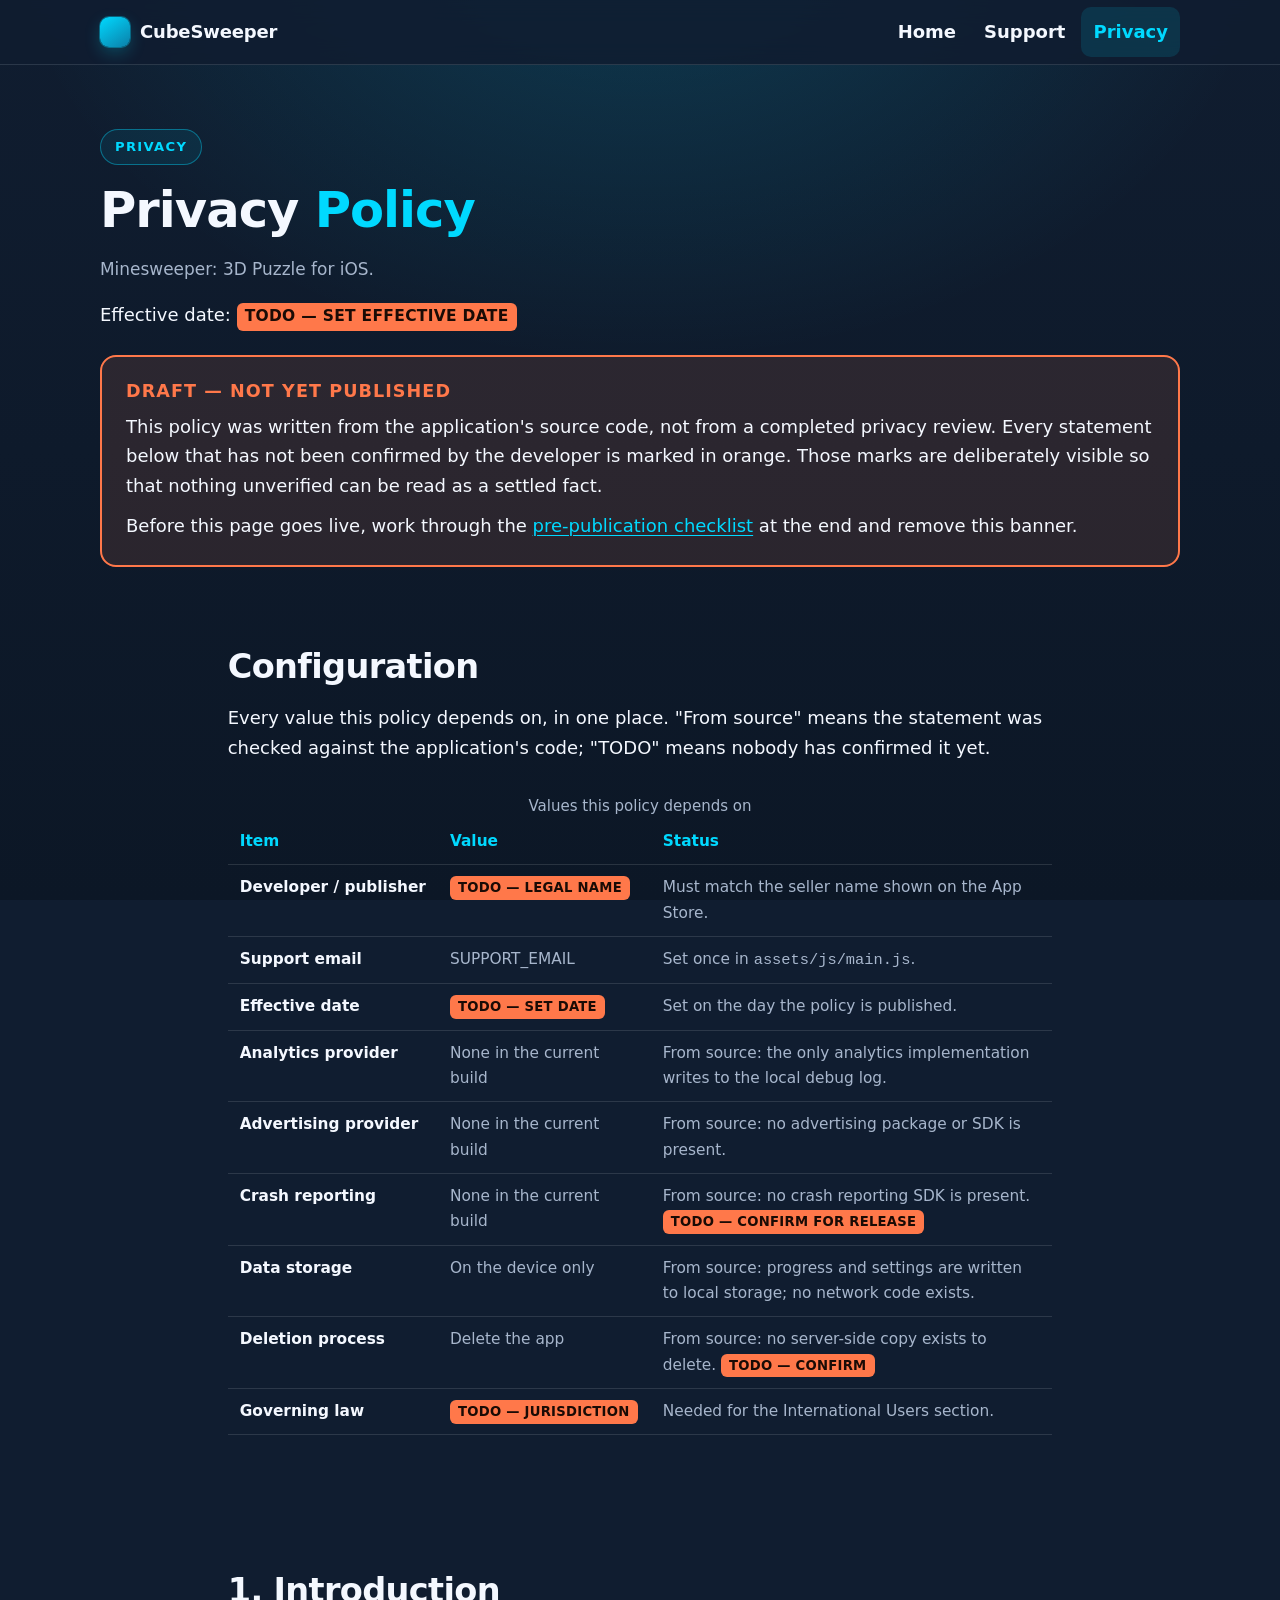
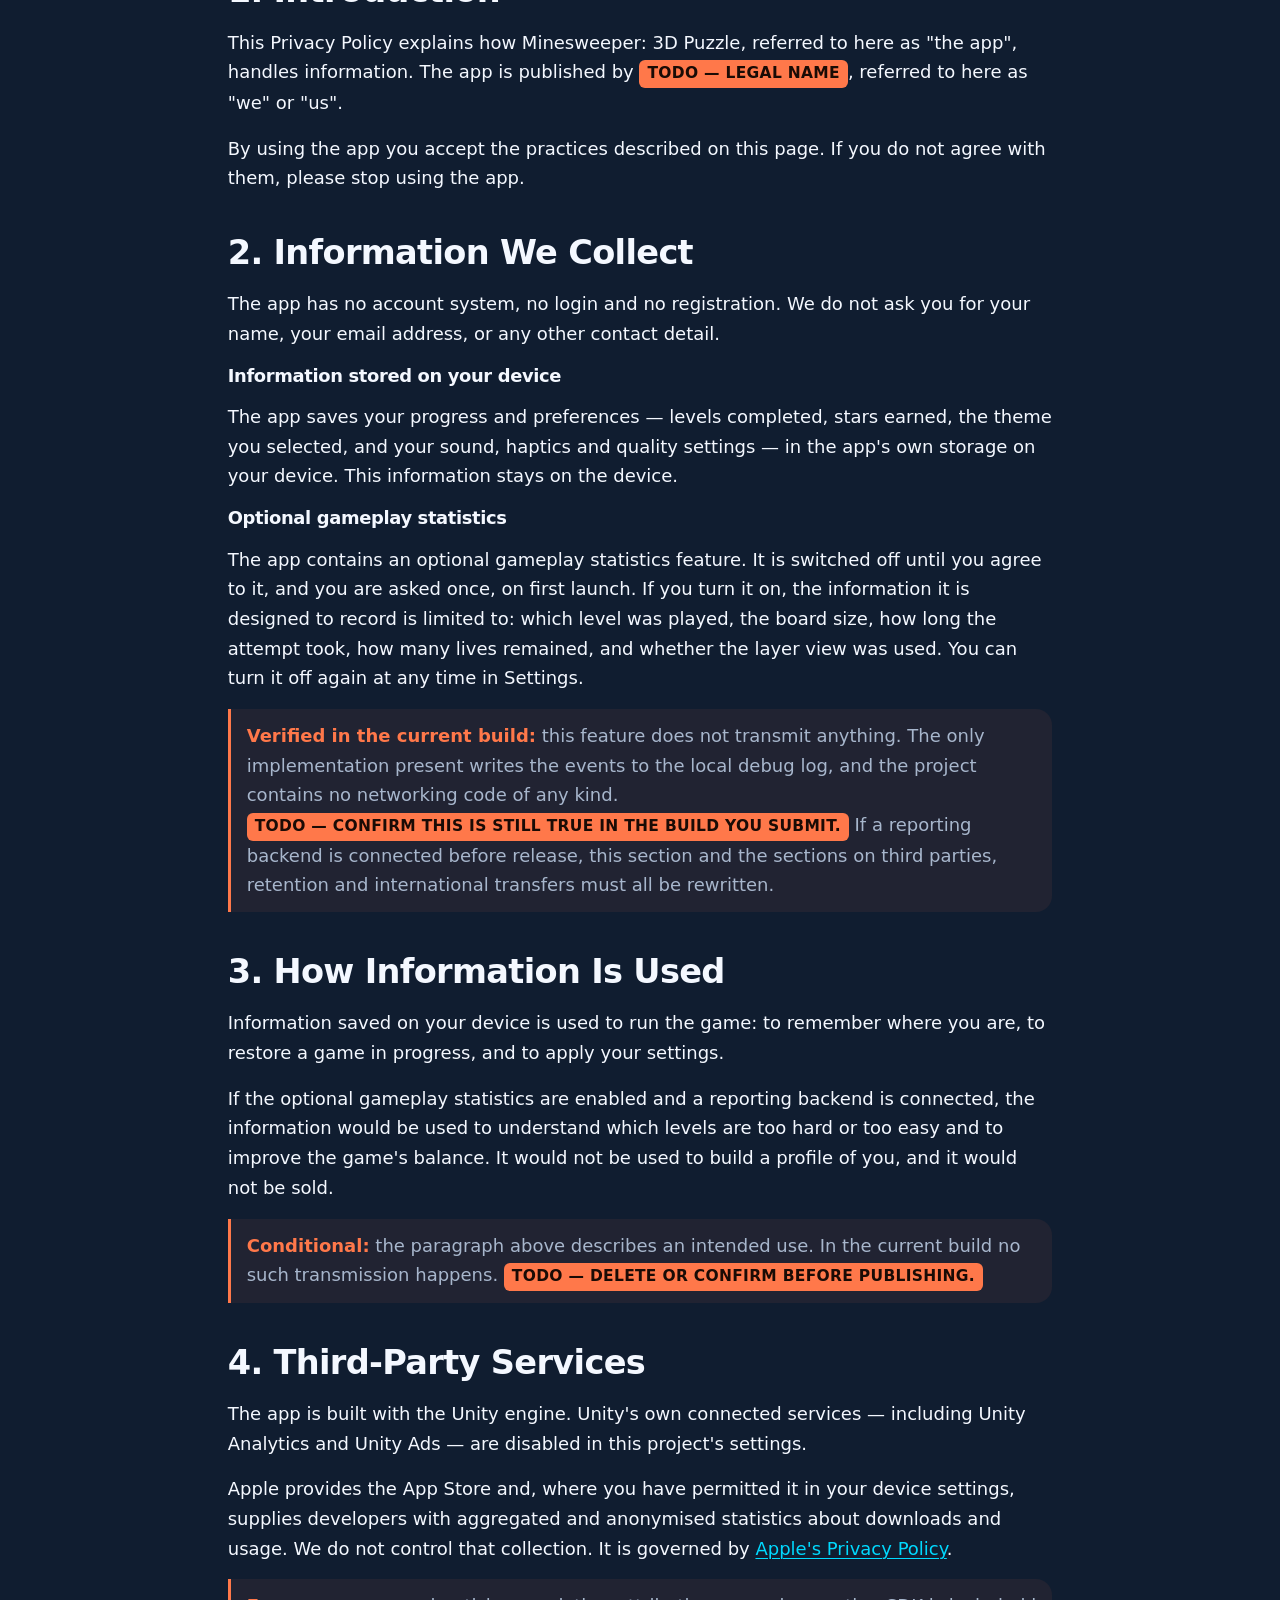
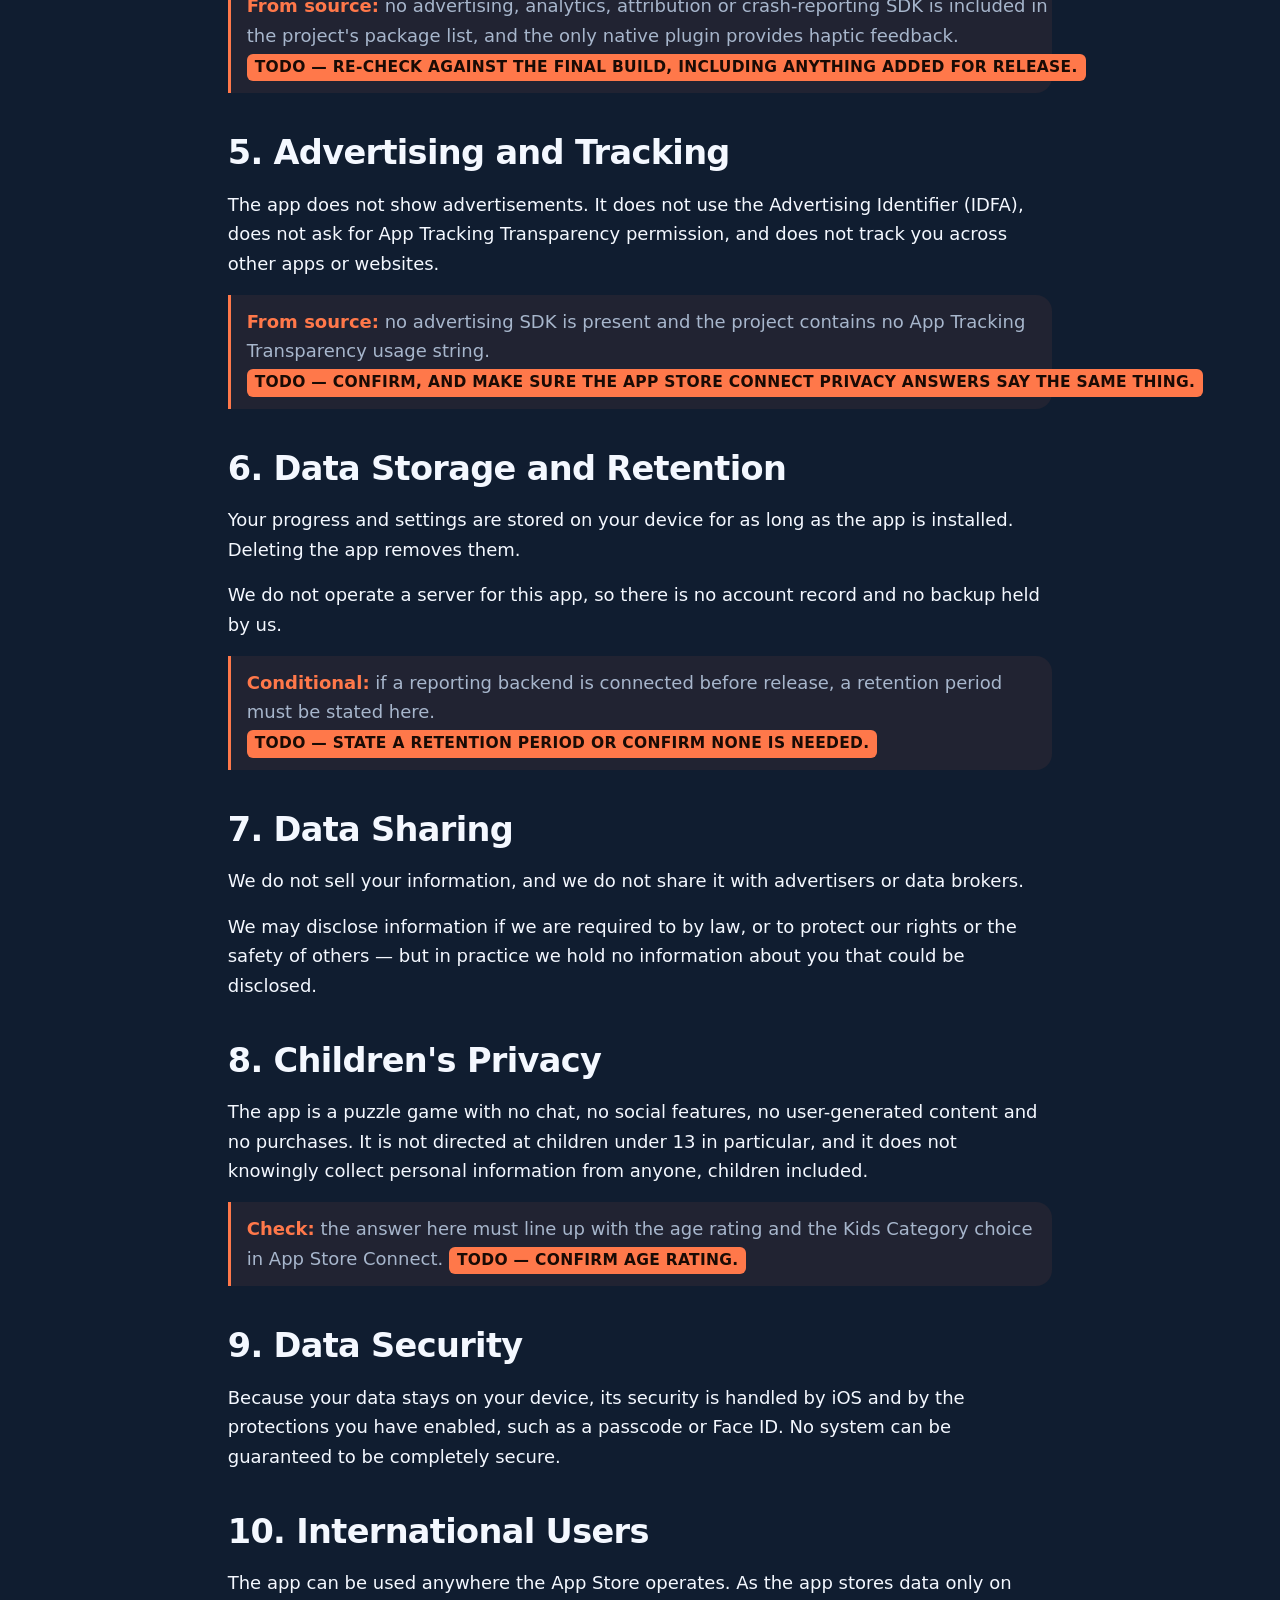
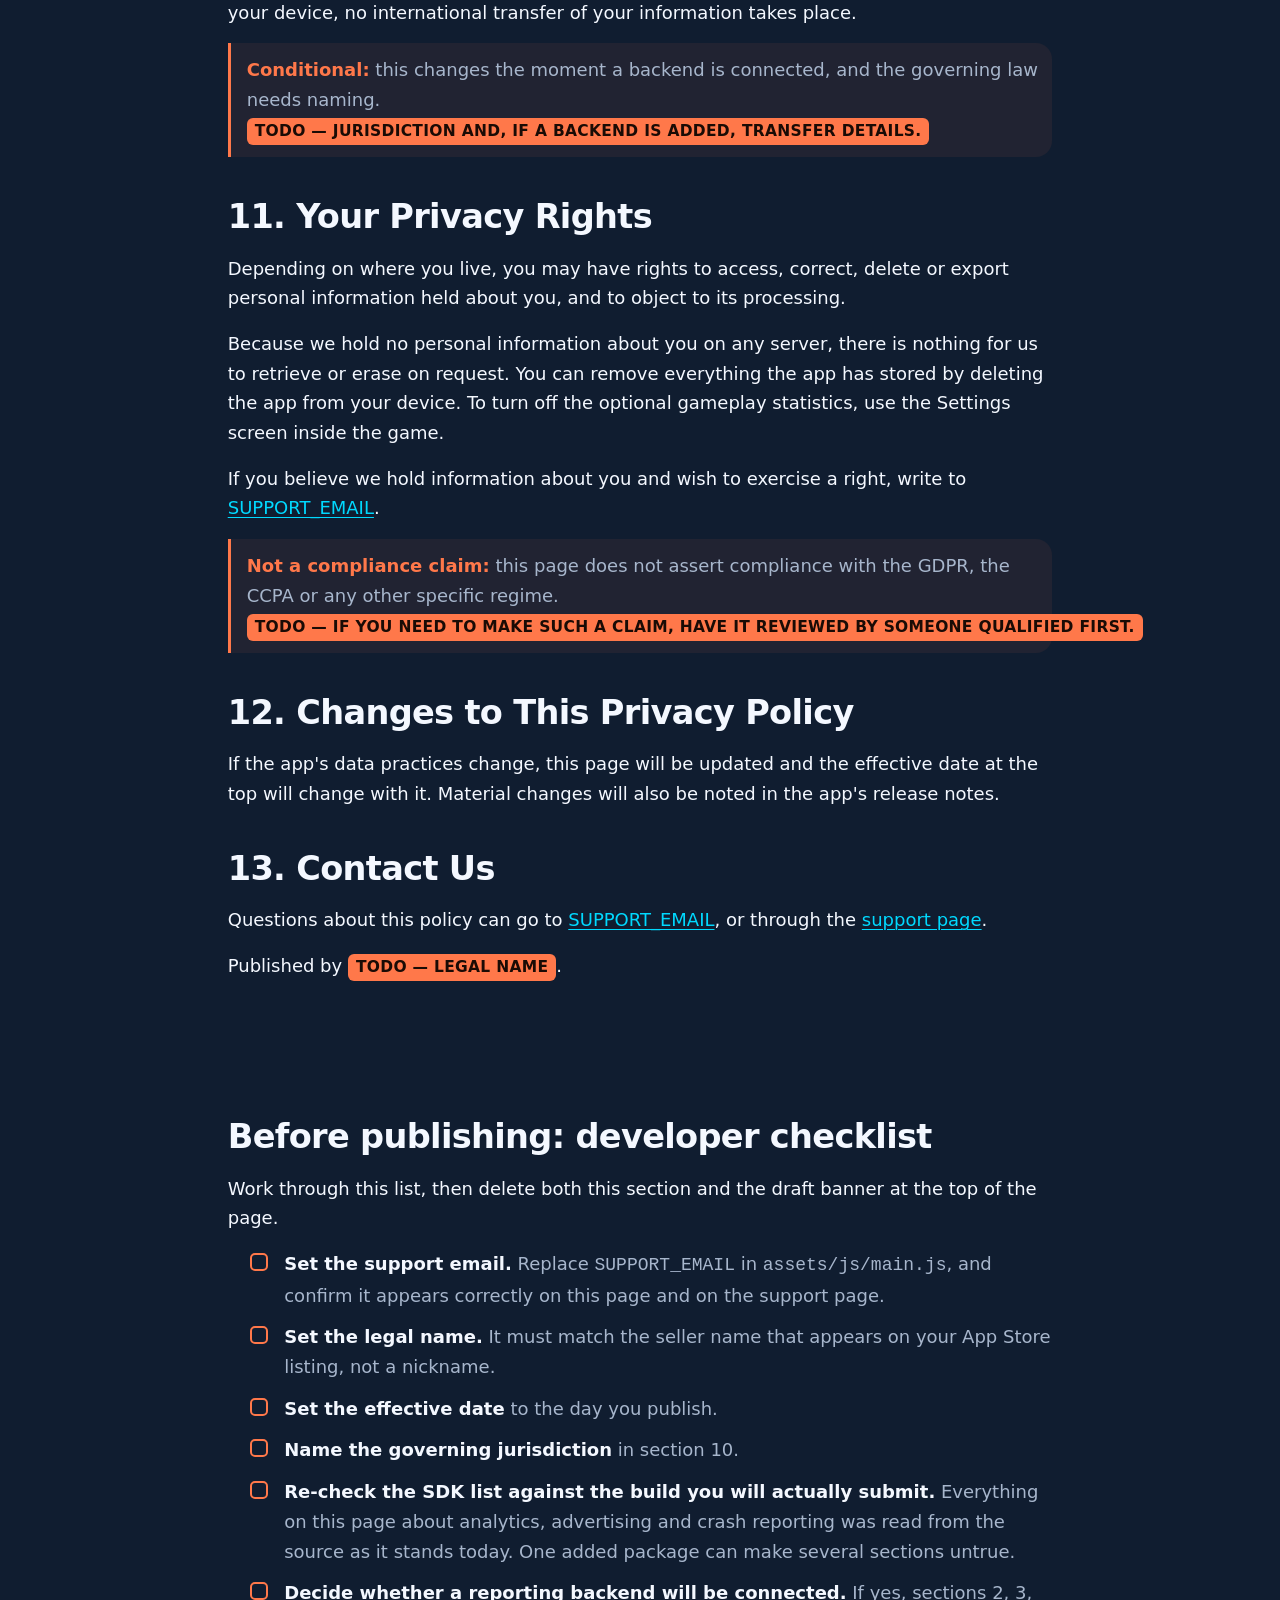
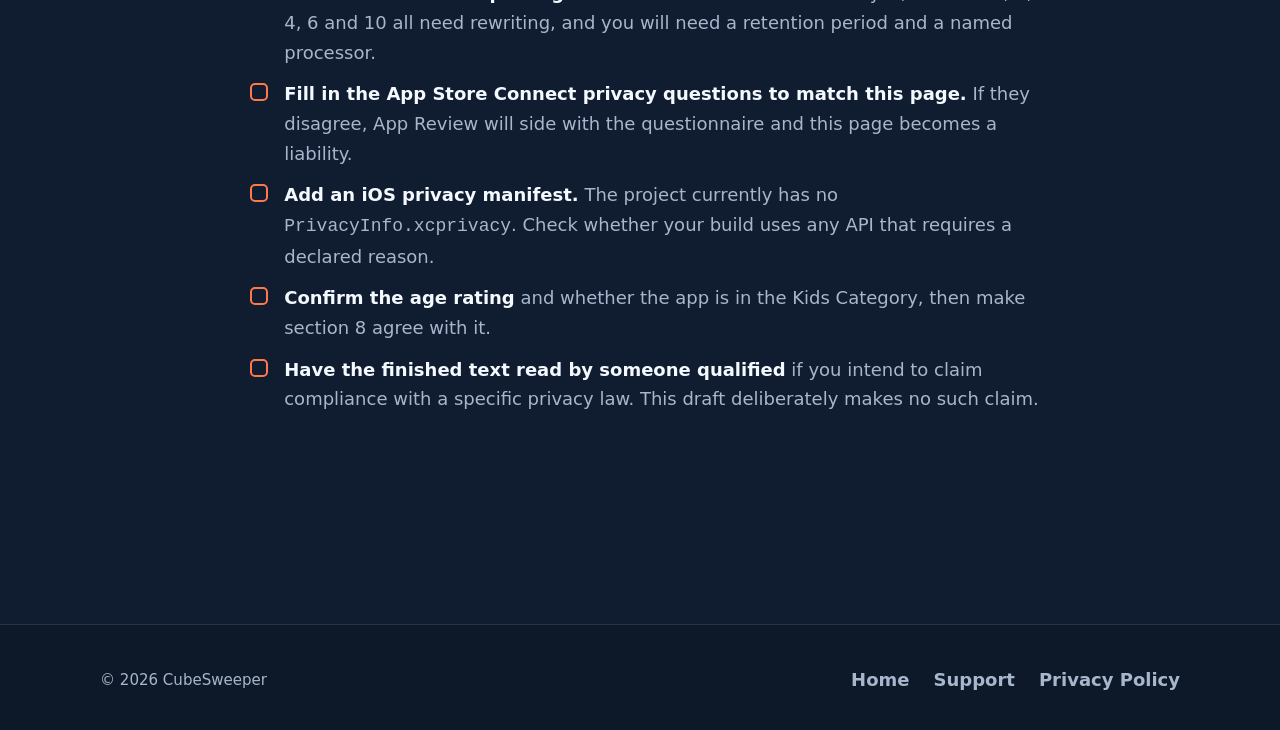
==== privacy/index.html @ b4020244 "CubeSweeper landing page Static promotional site for Minesweeper: 3D Puzzle. No framework, no build " ====
<!DOCTYPE html>
<html lang="en">
<head>
<meta charset="utf-8">
<meta name="viewport" content="width=device-width, initial-scale=1">

<title>Minesweeper: 3D Puzzle — Privacy Policy</title>
<meta name="description" content="Privacy Policy for Minesweeper: 3D Puzzle on iOS. What the app collects, how it is used, and how to contact the developer.">
<link rel="canonical" href="https://cuneytdev.github.io/cubesweeper/privacy/">

<meta property="og:type" content="website">
<meta property="og:site_name" content="Minesweeper: 3D Puzzle">
<meta property="og:title" content="Minesweeper: 3D Puzzle — Privacy Policy">
<meta property="og:description" content="Privacy Policy for Minesweeper: 3D Puzzle on iOS.">
<meta property="og:url" content="https://cuneytdev.github.io/cubesweeper/privacy/">
<meta property="og:image" content="https://cuneytdev.github.io/cubesweeper/assets/images/og-cover.png">
<meta name="twitter:card" content="summary_large_image">
<meta name="theme-color" content="#101D30">

<link rel="stylesheet" href="../assets/css/styles.css">
</head>
<body>

<a class="skip" href="#main">Skip to content</a>

<header class="site-header">
  <div class="wrap">
    <a class="brand" href="../"><span class="mark" aria-hidden="true"></span>CubeSweeper</a>

    <button class="nav-toggle" type="button" aria-expanded="true" aria-controls="site-nav" hidden>Menu</button>

    <nav class="nav" id="site-nav" aria-label="Main">
      <ul>
        <li><a href="../">Home</a></li>
        <li><a href="../support/">Support</a></li>
        <li><a href="./" aria-current="page">Privacy</a></li>
      </ul>
    </nav>
  </div>
</header>

<main id="main">

  <section class="hero">
    <div class="wrap">
      <p class="eyebrow">Privacy</p>
      <h1>Privacy <span class="accent">Policy</span></h1>
      <p class="lede">Minesweeper: 3D Puzzle for iOS.</p>
      <p class="updated">Effective date: <span class="todo">TODO — SET EFFECTIVE DATE</span></p>

      <div class="review-banner" role="note" aria-labelledby="review-title">
        <h2 id="review-title">Draft — not yet published</h2>
        <p>This policy was written from the application's source code, not from a completed privacy review. Every
          statement below that has not been confirmed by the developer is marked in orange. Those marks are
          deliberately visible so that nothing unverified can be read as a settled fact.</p>
        <p>Before this page goes live, work through the
          <a href="#checklist">pre-publication checklist</a> at the end and remove this banner.</p>
      </div>
    </div>
  </section>

  <section aria-labelledby="config-title">
    <div class="wrap prose">
      <h2 id="config-title">Configuration</h2>
      <p>Every value this policy depends on, in one place. "From source" means the statement was checked against
        the application's code; "TODO" means nobody has confirmed it yet.</p>

      <div class="table-scroll">
        <table class="config">
          <caption class="updated">Values this policy depends on</caption>
          <thead>
            <tr><th scope="col">Item</th><th scope="col">Value</th><th scope="col">Status</th></tr>
          </thead>
          <tbody>
            <tr>
              <td>Developer / publisher</td>
              <td><span class="todo">TODO — LEGAL NAME</span></td>
              <td>Must match the seller name shown on the App Store.</td>
            </tr>
            <tr>
              <td>Support email</td>
              <td><span data-support-email>SUPPORT_EMAIL</span></td>
              <td>Set once in <code>assets/js/main.js</code>.</td>
            </tr>
            <tr>
              <td>Effective date</td>
              <td><span class="todo">TODO — SET DATE</span></td>
              <td>Set on the day the policy is published.</td>
            </tr>
            <tr>
              <td>Analytics provider</td>
              <td>None in the current build</td>
              <td>From source: the only analytics implementation writes to the local debug log.</td>
            </tr>
            <tr>
              <td>Advertising provider</td>
              <td>None in the current build</td>
              <td>From source: no advertising package or SDK is present.</td>
            </tr>
            <tr>
              <td>Crash reporting</td>
              <td>None in the current build</td>
              <td>From source: no crash reporting SDK is present. <span class="todo">TODO — CONFIRM FOR RELEASE</span></td>
            </tr>
            <tr>
              <td>Data storage</td>
              <td>On the device only</td>
              <td>From source: progress and settings are written to local storage; no network code exists.</td>
            </tr>
            <tr>
              <td>Deletion process</td>
              <td>Delete the app</td>
              <td>From source: no server-side copy exists to delete. <span class="todo">TODO — CONFIRM</span></td>
            </tr>
            <tr>
              <td>Governing law</td>
              <td><span class="todo">TODO — JURISDICTION</span></td>
              <td>Needed for the International Users section.</td>
            </tr>
          </tbody>
        </table>
      </div>
    </div>
  </section>

  <section aria-labelledby="policy-title">
    <div class="wrap prose">
      <h2 id="policy-title">1. Introduction</h2>
      <p>This Privacy Policy explains how Minesweeper: 3D Puzzle, referred to here as "the app", handles
        information. The app is published by <span class="todo">TODO — LEGAL NAME</span>, referred to here as
        "we" or "us".</p>
      <p>By using the app you accept the practices described on this page. If you do not agree with them, please
        stop using the app.</p>

      <h2>2. Information We Collect</h2>
      <p>The app has no account system, no login and no registration. We do not ask you for your name, your email
        address, or any other contact detail.</p>

      <h3>Information stored on your device</h3>
      <p>The app saves your progress and preferences — levels completed, stars earned, the theme you selected,
        and your sound, haptics and quality settings — in the app's own storage on your device. This information
        stays on the device.</p>

      <h3>Optional gameplay statistics</h3>
      <p>The app contains an optional gameplay statistics feature. It is switched off until you agree to it, and
        you are asked once, on first launch. If you turn it on, the information it is designed to record is
        limited to: which level was played, the board size, how long the attempt took, how many lives remained,
        and whether the layer view was used. You can turn it off again at any time in Settings.</p>

      <div class="verify">
        <p><strong>Verified in the current build:</strong> this feature does not transmit anything. The only
          implementation present writes the events to the local debug log, and the project contains no networking
          code of any kind. <span class="todo">TODO — CONFIRM THIS IS STILL TRUE IN THE BUILD YOU SUBMIT.</span>
          If a reporting backend is connected before release, this section and the sections on third parties,
          retention and international transfers must all be rewritten.</p>
      </div>

      <h2>3. How Information Is Used</h2>
      <p>Information saved on your device is used to run the game: to remember where you are, to restore a game
        in progress, and to apply your settings.</p>
      <p>If the optional gameplay statistics are enabled and a reporting backend is connected, the information
        would be used to understand which levels are too hard or too easy and to improve the game's balance. It
        would not be used to build a profile of you, and it would not be sold.</p>
      <div class="verify">
        <p><strong>Conditional:</strong> the paragraph above describes an intended use. In the current build no
          such transmission happens. <span class="todo">TODO — DELETE OR CONFIRM BEFORE PUBLISHING.</span></p>
      </div>

      <h2>4. Third-Party Services</h2>
      <p>The app is built with the Unity engine. Unity's own connected services — including Unity Analytics and
        Unity Ads — are disabled in this project's settings.</p>
      <p>Apple provides the App Store and, where you have permitted it in your device settings, supplies
        developers with aggregated and anonymised statistics about downloads and usage. We do not control that
        collection. It is governed by
        <a href="https://www.apple.com/legal/privacy/" rel="noopener">Apple's Privacy Policy</a>.</p>
      <div class="verify">
        <p><strong>From source:</strong> no advertising, analytics, attribution or crash-reporting SDK is
          included in the project's package list, and the only native plugin provides haptic feedback.
          <span class="todo">TODO — RE-CHECK AGAINST THE FINAL BUILD, INCLUDING ANYTHING ADDED FOR RELEASE.</span></p>
      </div>

      <h2>5. Advertising and Tracking</h2>
      <p>The app does not show advertisements. It does not use the Advertising Identifier (IDFA), does not ask
        for App Tracking Transparency permission, and does not track you across other apps or websites.</p>
      <div class="verify">
        <p><strong>From source:</strong> no advertising SDK is present and the project contains no App Tracking
          Transparency usage string. <span class="todo">TODO — CONFIRM, AND MAKE SURE THE APP STORE CONNECT
          PRIVACY ANSWERS SAY THE SAME THING.</span></p>
      </div>

      <h2>6. Data Storage and Retention</h2>
      <p>Your progress and settings are stored on your device for as long as the app is installed. Deleting the
        app removes them.</p>
      <p>We do not operate a server for this app, so there is no account record and no backup held by us.</p>
      <div class="verify">
        <p><strong>Conditional:</strong> if a reporting backend is connected before release, a retention period
          must be stated here. <span class="todo">TODO — STATE A RETENTION PERIOD OR CONFIRM NONE IS NEEDED.</span></p>
      </div>

      <h2>7. Data Sharing</h2>
      <p>We do not sell your information, and we do not share it with advertisers or data brokers.</p>
      <p>We may disclose information if we are required to by law, or to protect our rights or the safety of
        others — but in practice we hold no information about you that could be disclosed.</p>

      <h2>8. Children's Privacy</h2>
      <p>The app is a puzzle game with no chat, no social features, no user-generated content and no purchases.
        It is not directed at children under 13 in particular, and it does not knowingly collect personal
        information from anyone, children included.</p>
      <div class="verify">
        <p><strong>Check:</strong> the answer here must line up with the age rating and the Kids Category choice
          in App Store Connect. <span class="todo">TODO — CONFIRM AGE RATING.</span></p>
      </div>

      <h2>9. Data Security</h2>
      <p>Because your data stays on your device, its security is handled by iOS and by the protections you have
        enabled, such as a passcode or Face ID. No system can be guaranteed to be completely secure.</p>

      <h2>10. International Users</h2>
      <p>The app can be used anywhere the App Store operates. As the app stores data only on your device, no
        international transfer of your information takes place.</p>
      <div class="verify">
        <p><strong>Conditional:</strong> this changes the moment a backend is connected, and the governing law
          needs naming. <span class="todo">TODO — JURISDICTION AND, IF A BACKEND IS ADDED, TRANSFER DETAILS.</span></p>
      </div>

      <h2>11. Your Privacy Rights</h2>
      <p>Depending on where you live, you may have rights to access, correct, delete or export personal
        information held about you, and to object to its processing.</p>
      <p>Because we hold no personal information about you on any server, there is nothing for us to retrieve or
        erase on request. You can remove everything the app has stored by deleting the app from your device. To
        turn off the optional gameplay statistics, use the Settings screen inside the game.</p>
      <p>If you believe we hold information about you and wish to exercise a right, write to
        <a data-support-email href="mailto:SUPPORT_EMAIL">SUPPORT_EMAIL</a>.</p>
      <div class="verify">
        <p><strong>Not a compliance claim:</strong> this page does not assert compliance with the GDPR, the CCPA
          or any other specific regime. <span class="todo">TODO — IF YOU NEED TO MAKE SUCH A CLAIM, HAVE IT
          REVIEWED BY SOMEONE QUALIFIED FIRST.</span></p>
      </div>

      <h2>12. Changes to This Privacy Policy</h2>
      <p>If the app's data practices change, this page will be updated and the effective date at the top will
        change with it. Material changes will also be noted in the app's release notes.</p>

      <h2>13. Contact Us</h2>
      <p>Questions about this policy can go to
        <a data-support-email href="mailto:SUPPORT_EMAIL">SUPPORT_EMAIL</a>, or through the
        <a href="../support/">support page</a>.</p>
      <p>Published by <span class="todo">TODO — LEGAL NAME</span>.</p>
    </div>
  </section>

  <section id="checklist" aria-labelledby="checklist-title">
    <div class="wrap prose">
      <h2 id="checklist-title">Before publishing: developer checklist</h2>
      <p>Work through this list, then delete both this section and the draft banner at the top of the page.</p>

      <ul class="checklist">
        <li><strong>Set the support email.</strong> Replace <code>SUPPORT_EMAIL</code> in
          <code>assets/js/main.js</code>, and confirm it appears correctly on this page and on the support page.</li>
        <li><strong>Set the legal name.</strong> It must match the seller name that appears on your App Store
          listing, not a nickname.</li>
        <li><strong>Set the effective date</strong> to the day you publish.</li>
        <li><strong>Name the governing jurisdiction</strong> in section 10.</li>
        <li><strong>Re-check the SDK list against the build you will actually submit.</strong> Everything on this
          page about analytics, advertising and crash reporting was read from the source as it stands today. One
          added package can make several sections untrue.</li>
        <li><strong>Decide whether a reporting backend will be connected.</strong> If yes, sections 2, 3, 4, 6 and
          10 all need rewriting, and you will need a retention period and a named processor.</li>
        <li><strong>Fill in the App Store Connect privacy questions to match this page.</strong> If they disagree,
          App Review will side with the questionnaire and this page becomes a liability.</li>
        <li><strong>Add an iOS privacy manifest.</strong> The project currently has no
          <code>PrivacyInfo.xcprivacy</code>. Check whether your build uses any API that requires a declared
          reason.</li>
        <li><strong>Confirm the age rating</strong> and whether the app is in the Kids Category, then make
          section 8 agree with it.</li>
        <li><strong>Have the finished text read by someone qualified</strong> if you intend to claim compliance
          with a specific privacy law. This draft deliberately makes no such claim.</li>
      </ul>
    </div>
  </section>

</main>

<footer class="site-footer">
  <div class="wrap">
    <p class="copy">© <span data-year>2026</span> CubeSweeper</p>
    <nav aria-label="Footer">
      <ul>
        <li><a href="../">Home</a></li>
        <li><a href="../support/">Support</a></li>
        <li><a href="./">Privacy Policy</a></li>
      </ul>
    </nav>
  </div>
</footer>

<script src="../assets/js/main.js"></script>
</body>
</html>
---- assets/css/styles.css ----
/* Minesweeper: 3D Puzzle — support site.
   One stylesheet, no framework, no build step. Mobile first: everything below is the phone layout, and the two
   media queries at the end widen it. */

:root {
  --bg: #101d30;
  --bg-2: #172b46;
  --cyan: #00d9ff;
  --white: #f4f8ff;
  --orange: #ff784a;

  /* Dimmed text, derived from --white so there is one source for the ink colour. */
  --muted: #a7b6cc;
  --line: rgba(244, 248, 255, 0.12);
  --card: rgba(23, 43, 70, 0.72);

  --radius: 16px;
  --radius-lg: 24px;
  --shadow: 0 18px 44px rgba(4, 10, 20, 0.45);
  --wrap: 1080px;

  /* A single step scale, so spacing never gets invented per-component. */
  --s1: 8px;
  --s2: 16px;
  --s3: 24px;
  --s4: 40px;
  --s5: 64px;
  --s6: 96px;
}

*, *::before, *::after { box-sizing: border-box; }

html { scroll-behavior: smooth; }

@media (prefers-reduced-motion: reduce) {
  html { scroll-behavior: auto; }
  *, *::before, *::after {
    animation-duration: 0.01ms !important;
    transition-duration: 0.01ms !important;
  }
}

body {
  margin: 0;
  background: var(--bg);
  color: var(--white);
  font-family: "Nunito", "Segoe UI", system-ui, -apple-system, "Helvetica Neue", Arial, sans-serif;
  font-size: 17px;
  line-height: 1.65;
  -webkit-font-smoothing: antialiased;
  /* The glow sits behind everything and never scrolls away, the same cyan bloom the app icon uses. */
  background-image:
    radial-gradient(900px 620px at 50% -8%, rgba(0, 217, 255, 0.16), transparent 70%),
    linear-gradient(180deg, var(--bg) 0%, #0c1726 100%);
  background-attachment: fixed;
}

h1, h2, h3 { line-height: 1.2; letter-spacing: -0.02em; margin: 0 0 var(--s2); }
h1 { font-size: clamp(2rem, 7vw, 3.1rem); font-weight: 800; }
h2 { font-size: clamp(1.5rem, 4.6vw, 2.1rem); font-weight: 800; }
h3 { font-size: 1.12rem; font-weight: 700; }
p { margin: 0 0 var(--s2); }
p:last-child { margin-bottom: 0; }

a { color: var(--cyan); text-decoration-thickness: 1px; text-underline-offset: 3px; }
a:hover { color: var(--white); }

/* One visible focus ring everywhere, rather than per-component. Keyboard users get the same treatment on
   links, buttons and the FAQ rows. */
:focus-visible {
  outline: 3px solid var(--cyan);
  outline-offset: 3px;
  border-radius: 6px;
}

.wrap { width: min(100% - 2 * var(--s3), var(--wrap)); margin-inline: auto; }

/* Lets a keyboard user jump past the nav; invisible until it has focus. */
.skip {
  position: absolute;
  left: -9999px;
  top: var(--s2);
  padding: 10px 18px;
  background: var(--cyan);
  color: #06121f;
  border-radius: 10px;
  font-weight: 800;
  z-index: 10;
}
.skip:focus { left: var(--s3); }

/* ---------- header ---------- */

.site-header {
  position: sticky;
  top: 0;
  z-index: 5;
  background: rgba(16, 29, 48, 0.86);
  backdrop-filter: blur(12px);
  border-bottom: 1px solid var(--line);
}

.site-header .wrap {
  display: flex;
  align-items: center;
  justify-content: space-between;
  gap: var(--s2);
  min-height: 64px;
}

.brand {
  display: inline-flex;
  align-items: center;
  gap: 10px;
  font-weight: 800;
  color: var(--white);
  text-decoration: none;
  letter-spacing: -0.01em;
}
.brand .mark {
  width: 30px;
  height: 30px;
  border-radius: 9px;
  background: linear-gradient(145deg, var(--cyan), #0b7fa8);
  box-shadow: 0 0 0 1px rgba(0, 217, 255, 0.35), 0 6px 16px rgba(0, 217, 255, 0.22);
  flex: 0 0 auto;
}

.nav-toggle {
  display: inline-flex;
  align-items: center;
  gap: 8px;
  background: transparent;
  color: var(--white);
  border: 1px solid var(--line);
  border-radius: 10px;
  padding: 8px 12px;
  font: inherit;
  font-weight: 700;
  font-size: 0.92rem;
  cursor: pointer;
}
.nav-toggle:hover { border-color: rgba(0, 217, 255, 0.5); }

.nav ul {
  list-style: none;
  margin: 0;
  padding: 0;
  display: flex;
  flex-direction: column;
  gap: 2px;
}
.nav a {
  display: block;
  padding: 10px 12px;
  border-radius: 10px;
  color: var(--white);
  text-decoration: none;
  font-weight: 700;
}
.nav a:hover { background: rgba(0, 217, 255, 0.1); color: var(--cyan); }
.nav a[aria-current="page"] { color: var(--cyan); background: rgba(0, 217, 255, 0.12); }

/* Collapsed on phones; the button toggles [hidden]. Above 760px the query below shows it unconditionally. */
.nav {
  position: absolute;
  left: 0;
  right: 0;
  top: 100%;
  padding: var(--s2) var(--s3) var(--s3);
  background: rgba(16, 29, 48, 0.98);
  border-bottom: 1px solid var(--line);
}
.nav[hidden] { display: none; }

/* ---------- sections ---------- */

main { display: block; }
section { padding-block: var(--s5); }
section + section { padding-top: 0; }

.lede { color: var(--muted); font-size: 1.06rem; max-width: 62ch; }

.hero { padding-top: var(--s5); padding-bottom: var(--s4); }
.hero .eyebrow,
.lp-hero .eyebrow {
  display: inline-block;
  margin-bottom: var(--s2);
  padding: 6px 14px;
  border: 1px solid rgba(0, 217, 255, 0.4);
  border-radius: 999px;
  background: rgba(0, 217, 255, 0.08);
  color: var(--cyan);
  font-size: 0.82rem;
  font-weight: 800;
  letter-spacing: 0.1em;
  text-transform: uppercase;
}
.hero h1 .accent { color: var(--cyan); }

.actions { display: flex; flex-wrap: wrap; gap: var(--s2); margin-top: var(--s3); }

.btn {
  display: inline-flex;
  align-items: center;
  justify-content: center;
  gap: 8px;
  padding: 14px 24px;
  border-radius: 999px;
  border: 1px solid transparent;
  font-weight: 800;
  text-decoration: none;
  cursor: pointer;
  font-size: 1rem;
  transition: transform 0.16s ease, box-shadow 0.16s ease, background-color 0.16s ease, border-color 0.16s ease;
}
.btn-primary {
  background: var(--cyan);
  color: #06121f;
  box-shadow: 0 10px 26px rgba(0, 217, 255, 0.28);
}
.btn-primary:hover { background: #5ce6ff; color: #06121f; transform: translateY(-2px); }
.btn-ghost { background: transparent; color: var(--white); border-color: var(--line); }
.btn-ghost:hover { border-color: rgba(0, 217, 255, 0.55); color: var(--cyan); transform: translateY(-2px); }

/* ---------- cards ---------- */

.grid { display: grid; gap: var(--s2); margin-top: var(--s3); }

.card {
  background: var(--card);
  border: 1px solid var(--line);
  border-radius: var(--radius-lg);
  padding: var(--s3);
  box-shadow: var(--shadow);
}
.card h3 { margin-bottom: 6px; }
.card p { color: var(--muted); margin: 0; }

.step { display: flex; gap: var(--s2); align-items: flex-start; }
.step .num {
  flex: 0 0 auto;
  width: 38px;
  height: 38px;
  border-radius: 12px;
  display: grid;
  place-items: center;
  font-weight: 800;
  background: rgba(0, 217, 255, 0.14);
  color: var(--cyan);
  border: 1px solid rgba(0, 217, 255, 0.3);
}

.note {
  margin-top: var(--s3);
  padding: var(--s3);
  border-radius: var(--radius);
  border: 1px solid rgba(255, 120, 74, 0.35);
  background: rgba(255, 120, 74, 0.09);
}
.note strong { color: var(--orange); }

/* ---------- FAQ ----------
   Native <details>, so it is keyboard operable and screen-reader correct without any script. */

.faq { display: grid; gap: 12px; margin-top: var(--s3); }

.faq details {
  background: var(--card);
  border: 1px solid var(--line);
  border-radius: var(--radius);
  overflow: hidden;
}
.faq summary {
  cursor: pointer;
  padding: 18px var(--s3);
  font-weight: 700;
  list-style: none;
  display: flex;
  align-items: center;
  justify-content: space-between;
  gap: var(--s2);
}
.faq summary::-webkit-details-marker { display: none; }
.faq summary:hover { color: var(--cyan); }
.faq summary::after {
  content: "+";
  color: var(--cyan);
  font-size: 1.5rem;
  line-height: 1;
  font-weight: 700;
  flex: 0 0 auto;
  transition: transform 0.18s ease;
}
.faq details[open] summary::after { transform: rotate(45deg); }
.faq .answer { padding: 0 var(--s3) 18px; color: var(--muted); }

/* ---------- footer ---------- */

.site-footer {
  margin-top: var(--s6);
  border-top: 1px solid var(--line);
  background: rgba(12, 23, 38, 0.6);
  padding-block: var(--s4);
}
.site-footer .wrap {
  display: flex;
  flex-direction: column;
  gap: var(--s2);
  align-items: flex-start;
}
.site-footer nav ul {
  list-style: none;
  margin: 0;
  padding: 0;
  display: flex;
  flex-wrap: wrap;
  gap: var(--s3);
}
.site-footer a { color: var(--muted); text-decoration: none; font-weight: 700; }
.site-footer a:hover { color: var(--cyan); }
.site-footer .copy { color: var(--muted); font-size: 0.94rem; margin: 0; }

/* ---------- prose (privacy) ---------- */

.prose { max-width: 72ch; }
.prose h2 { margin-top: var(--s4); }
.prose ul { color: var(--muted); padding-left: 1.25em; }
.prose li { margin-bottom: 8px; }
.prose .updated { color: var(--muted); font-size: 0.94rem; }

/* ---------- wider screens ---------- */

@media (min-width: 760px) {
  body { font-size: 18px; }

  .nav-toggle { display: none; }
  .nav {
    position: static;
    padding: 0;
    background: transparent;
    border: 0;
  }
  /* The button hides the list on phones; past this width it is always a row, [hidden] or not. */
  .nav[hidden] { display: block; }
  .nav ul { flex-direction: row; gap: 4px; }

  .grid-2 { grid-template-columns: repeat(2, 1fr); }
  .grid-3 { grid-template-columns: repeat(3, 1fr); }

  .site-footer .wrap { flex-direction: row; align-items: center; justify-content: space-between; }
}

@media (min-width: 1040px) {
  section { padding-block: var(--s6); }
  section + section { padding-top: 0; }
}

/* ---------- review markers (privacy policy) ----------
   Deliberately loud. Everything in this policy that has not been confirmed by the developer carries one of these,
   so an unchecked assumption cannot be mistaken for a statement of fact by a reader or by App Review. */

.review-banner {
  margin-top: var(--s3);
  padding: var(--s3);
  border-radius: var(--radius);
  border: 2px solid var(--orange);
  background: rgba(255, 120, 74, 0.12);
}
.review-banner h2 {
  font-size: 1.1rem;
  color: var(--orange);
  margin-bottom: 10px;
  text-transform: uppercase;
  letter-spacing: 0.06em;
}
.review-banner p { color: var(--white); margin-bottom: 10px; }
.review-banner p:last-child { margin-bottom: 0; }

/* Inline, in the flow of a sentence, where one value is missing. */
.todo {
  display: inline-block;
  padding: 1px 8px;
  border-radius: 6px;
  background: var(--orange);
  color: #1a0b05;
  font-weight: 800;
  font-size: 0.86em;
  letter-spacing: 0.02em;
  white-space: nowrap;
}

/* A whole paragraph or claim that needs checking before the page goes live. */
.verify {
  border-left: 3px solid var(--orange);
  padding: 12px 0 12px var(--s2);
  margin: var(--s2) 0;
  background: rgba(255, 120, 74, 0.07);
  border-radius: 0 var(--radius) var(--radius) 0;
}
.verify p { color: var(--muted); margin: 0; }
.verify p strong { color: var(--orange); }

/* The configuration table and the pre-publication checklist. */
.config {
  width: 100%;
  border-collapse: collapse;
  margin-top: var(--s2);
  font-size: 0.96rem;
}
.config th, .config td {
  text-align: left;
  padding: 10px 12px;
  border-bottom: 1px solid var(--line);
  vertical-align: top;
}
.config th { color: var(--cyan); font-weight: 800; }
.config td { color: var(--muted); }
.config td:first-child { color: var(--white); font-weight: 700; white-space: nowrap; }

/* The table is wider than a phone; let it scroll rather than squashing the columns. */
.table-scroll { overflow-x: auto; -webkit-overflow-scrolling: touch; }

.checklist { list-style: none; padding: 0; margin-top: var(--s2); }
.checklist li {
  position: relative;
  padding-left: 34px;
  margin-bottom: 12px;
  color: var(--muted);
}
.checklist li::before {
  content: "";
  position: absolute;
  left: 0;
  top: 4px;
  width: 18px;
  height: 18px;
  border: 2px solid var(--orange);
  border-radius: 5px;
}
.checklist li strong { color: var(--white); }

/* ---------- landing page ----------
   Only index.html uses the rules below; they are additive and prefixed, so support and privacy are untouched.
   Every animation moves transform or opacity only, which the compositor handles without relayout, and the
   prefers-reduced-motion block at the top of this file already flattens all of them to 0.01ms. */

/* .btn sets display:inline-flex, which beats the user agent's [hidden] rule, so the App Store link would
   still show while hidden. Scoped to .btn on purpose: a blanket [hidden] rule would also defeat
   .nav[hidden] { display: block }, which is what keeps the desktop nav visible. */
.btn[hidden] { display: none !important; }

.lp-hero {
  position: relative;
  isolation: isolate;
  overflow: hidden;
  padding-top: var(--s5);
  padding-bottom: var(--s5);
}

/* Floating background geometry: decoration, marked aria-hidden and inert to the pointer. */
.orbs { position: absolute; inset: 0; z-index: -1; overflow: hidden; pointer-events: none; }

.orb {
  position: absolute;
  width: 46vmax;
  height: 46vmax;
  border-radius: 50%;
  filter: blur(60px);
  opacity: 0.42;
  will-change: transform;
  animation: drift 26s ease-in-out infinite alternate;
}
.orb-1 { top: -18%; left: -14%; background: radial-gradient(circle, rgba(0, 217, 255, 0.5), transparent 68%); }
.orb-2 { top: 26%; right: -22%; background: radial-gradient(circle, rgba(255, 120, 74, 0.32), transparent 68%); animation-duration: 34s; animation-direction: alternate-reverse; }
.orb-3 { bottom: -26%; left: 22%; background: radial-gradient(circle, rgba(94, 128, 255, 0.34), transparent 68%); animation-duration: 30s; }

/* Wireframe cubes, drawn as rotating squares. Cheap, and they echo the board without loading an asset. */
.shape {
  position: absolute;
  border: 1.5px solid rgba(0, 217, 255, 0.16);
  border-radius: 8px;
  will-change: transform;
  animation: spin-slow 38s linear infinite;
}
.shape-1 { width: 74px; height: 74px; top: 14%; right: 12%; }
.shape-2 { width: 46px; height: 46px; top: 62%; left: 7%; animation-duration: 28s; animation-direction: reverse; }
.shape-3 { width: 112px; height: 112px; bottom: 8%; right: 24%; opacity: 0.6; animation-duration: 52s; }

.lp-hero .wrap { position: relative; z-index: 1; }

.lp-hero h1 {
  font-size: clamp(2.3rem, 8.2vw, 4.3rem);
  font-weight: 800;
  letter-spacing: -0.035em;
  margin-bottom: var(--s3);
}

/* The moving sheen sits on the second line only, so the headline still reads as flat type. */
.sheen {
  background: linear-gradient(100deg, var(--cyan) 0%, #8ef1ff 28%, var(--cyan) 52%, #5ce6ff 76%, var(--cyan) 100%);
  background-size: 260% 100%;
  -webkit-background-clip: text;
  background-clip: text;
  color: transparent;
  animation: sheen-move 9s ease-in-out infinite;
}

.lp-hero .lede { font-size: 1.14rem; margin-inline: auto; }

/* ---------- phone frame ---------- */

.phone {
  position: relative;
  width: min(100%, 300px);
  margin: var(--s5) auto 0;
  padding: 10px;
  border-radius: 42px;
  background: linear-gradient(160deg, rgba(244, 248, 255, 0.22), rgba(244, 248, 255, 0.04) 42%, rgba(0, 217, 255, 0.16));
  box-shadow: 0 34px 80px rgba(4, 10, 20, 0.6), 0 0 0 1px rgba(244, 248, 255, 0.08);
}
.phone::after {
  /* Glass highlight across the top third. */
  content: "";
  position: absolute;
  inset: 10px;
  border-radius: 33px;
  background: linear-gradient(180deg, rgba(244, 248, 255, 0.14), transparent 38%);
  pointer-events: none;
}
.phone img {
  display: block;
  width: 100%;
  height: auto;
  border-radius: 33px;
  background: var(--bg-2);
}
.phone-lg { width: min(100%, 340px); }

/* A plain shadowed screenshot, no bezel, for the layer section. */
.shot {
  display: block;
  width: min(100%, 320px);
  height: auto;
  margin-inline: auto;
  border-radius: var(--radius-lg);
  box-shadow: var(--shadow);
}

/* ---------- split rows ---------- */

.split { display: grid; gap: var(--s4); align-items: center; margin-top: var(--s3); }

/* ---------- numbered steps ---------- */

.steps { display: grid; gap: var(--s2); margin-top: var(--s3); counter-reset: step; }

.step-card {
  display: flex;
  gap: var(--s2);
  align-items: flex-start;
  background: var(--card);
  border: 1px solid var(--line);
  border-radius: var(--radius-lg);
  padding: var(--s3);
  transition: transform 0.18s ease, border-color 0.18s ease;
}
.step-card:hover { transform: translateY(-3px); border-color: rgba(0, 217, 255, 0.4); }
.step-card .num {
  flex: 0 0 auto;
  width: 40px;
  height: 40px;
  border-radius: 13px;
  display: grid;
  place-items: center;
  font-weight: 800;
  background: rgba(0, 217, 255, 0.14);
  color: var(--cyan);
  border: 1px solid rgba(0, 217, 255, 0.32);
}
.step-card h3 { margin-bottom: 4px; }
.step-card p { color: var(--muted); margin: 0; }

/* ---------- theme cards ---------- */

.themes { display: grid; gap: var(--s3); margin-top: var(--s4); }

.theme {
  position: relative;
  overflow: hidden;
  border-radius: var(--radius-lg);
  border: 1px solid var(--line);
  padding: var(--s3);
  background-image: linear-gradient(165deg, var(--g1), var(--g2));
  box-shadow: var(--shadow);
  transition: transform 0.22s ease, box-shadow 0.22s ease, border-color 0.22s ease;
}
.theme:hover {
  transform: translateY(-6px);
  border-color: rgba(0, 217, 255, 0.42);
  box-shadow: 0 26px 60px rgba(4, 10, 20, 0.6);
}
.theme img {
  display: block;
  width: 100%;
  height: auto;
  border-radius: var(--radius);
  background: rgba(0, 0, 0, 0.2);
  transition: transform 0.35s ease;
}
.theme:hover img { transform: scale(1.035); }
.theme .n {
  display: block;
  margin-top: var(--s2);
  font-size: 0.76rem;
  font-weight: 800;
  letter-spacing: 0.14em;
  text-transform: uppercase;
  color: var(--cyan);
}
.theme h3 { margin: 4px 0 6px; font-size: 1.22rem; }
.theme p { color: rgba(244, 248, 255, 0.82); margin: 0; font-size: 0.97rem; }

/* ---------- cube sizes ---------- */

.dims { display: grid; grid-template-columns: repeat(2, 1fr); gap: var(--s2); margin-top: var(--s4); }

.dim {
  background: var(--card);
  border: 1px solid var(--line);
  border-radius: var(--radius-lg);
  padding: var(--s3);
  text-align: center;
  transition: transform 0.18s ease, border-color 0.18s ease;
}
.dim:hover { transform: translateY(-4px); border-color: rgba(0, 217, 255, 0.42); }

/* The stack of squares above each size, scaled by --n so a 6-cube visibly outgrows a 3-cube. */
.dim .glyph {
  width: 72px;
  height: 72px;
  margin: 0 auto var(--s2);
  display: grid;
  grid-template-columns: repeat(var(--n), 1fr);
  grid-template-rows: repeat(var(--n), 1fr);
  gap: 2px;
  transform: rotateX(52deg) rotateZ(45deg);
  transform-style: preserve-3d;
}
.dim .glyph i {
  display: block;
  border-radius: 2px;
  background: rgba(0, 217, 255, 0.5);
  box-shadow: 0 0 0 1px rgba(0, 217, 255, 0.28);
}
.dim .glyph i:nth-child(even) { background: rgba(0, 217, 255, 0.22); }

.dim .size { font-size: 1.5rem; font-weight: 800; letter-spacing: -0.02em; display: block; }
.dim .meta { color: var(--muted); font-size: 0.9rem; margin: 0; }
.dim .meta b { color: var(--orange); font-weight: 800; }

/* ---------- download ---------- */

.cta {
  text-align: center;
  border-radius: var(--radius-lg);
  border: 1px solid rgba(0, 217, 255, 0.26);
  background:
    radial-gradient(620px 300px at 50% 0%, rgba(0, 217, 255, 0.18), transparent 70%),
    var(--card);
  padding: var(--s5) var(--s3);
  box-shadow: var(--shadow);
}
.cta .lede { margin-inline: auto; }
.cta .actions { justify-content: center; }

/* The App Store control. Until a real URL is configured this renders as a non-clickable "coming soon". */
.btn-store { padding: 15px 26px; font-size: 1.02rem; }
.btn-soon {
  background: rgba(244, 248, 255, 0.07);
  color: var(--muted);
  border: 1px dashed var(--line);
  cursor: default;
}
.btn-soon:hover { transform: none; }
.btn .glyph-apple { width: 19px; height: 19px; flex: 0 0 auto; fill: currentColor; }

.center { text-align: center; }
.center .lede { margin-inline: auto; }
.center .actions { justify-content: center; }

/* ---------- scroll reveal ----------
   Gated behind .js-reveal, which main.js puts on <html>. Without script, or with reduced motion, nothing is
   ever hidden — the class is simply never added. */

.js-reveal .reveal { opacity: 0; transform: translateY(20px); }
.js-reveal .reveal.is-in {
  opacity: 1;
  transform: none;
  transition: opacity 0.65s cubic-bezier(0.22, 0.61, 0.36, 1) var(--d, 0ms),
              transform 0.65s cubic-bezier(0.22, 0.61, 0.36, 1) var(--d, 0ms);
}

/* ---------- keyframes ---------- */

@keyframes drift {
  from { transform: translate3d(0, 0, 0) scale(1); }
  to   { transform: translate3d(4%, 6%, 0) scale(1.12); }
}
@keyframes spin-slow {
  from { transform: rotate(0deg); }
  to   { transform: rotate(360deg); }
}
@keyframes sheen-move {
  0%, 100% { background-position: 0% 50%; }
  50%      { background-position: 100% 50%; }
}

/* ---------- landing: wider screens ---------- */

@media (min-width: 760px) {
  .themes { grid-template-columns: repeat(2, 1fr); }
  .dims { grid-template-columns: repeat(4, 1fr); }
  .steps { grid-template-columns: repeat(2, 1fr); }
  .split { grid-template-columns: 1fr 1fr; gap: var(--s5); }
  .phone { width: min(100%, 320px); }
  .shot { width: min(100%, 340px); }
  .lp-hero { padding-top: var(--s6); }
}

@media (min-width: 1040px) {
  .themes { grid-template-columns: repeat(3, 1fr); }
  .steps { grid-template-columns: repeat(3, 1fr); }
  .phone-lg { width: min(100%, 360px); }
}
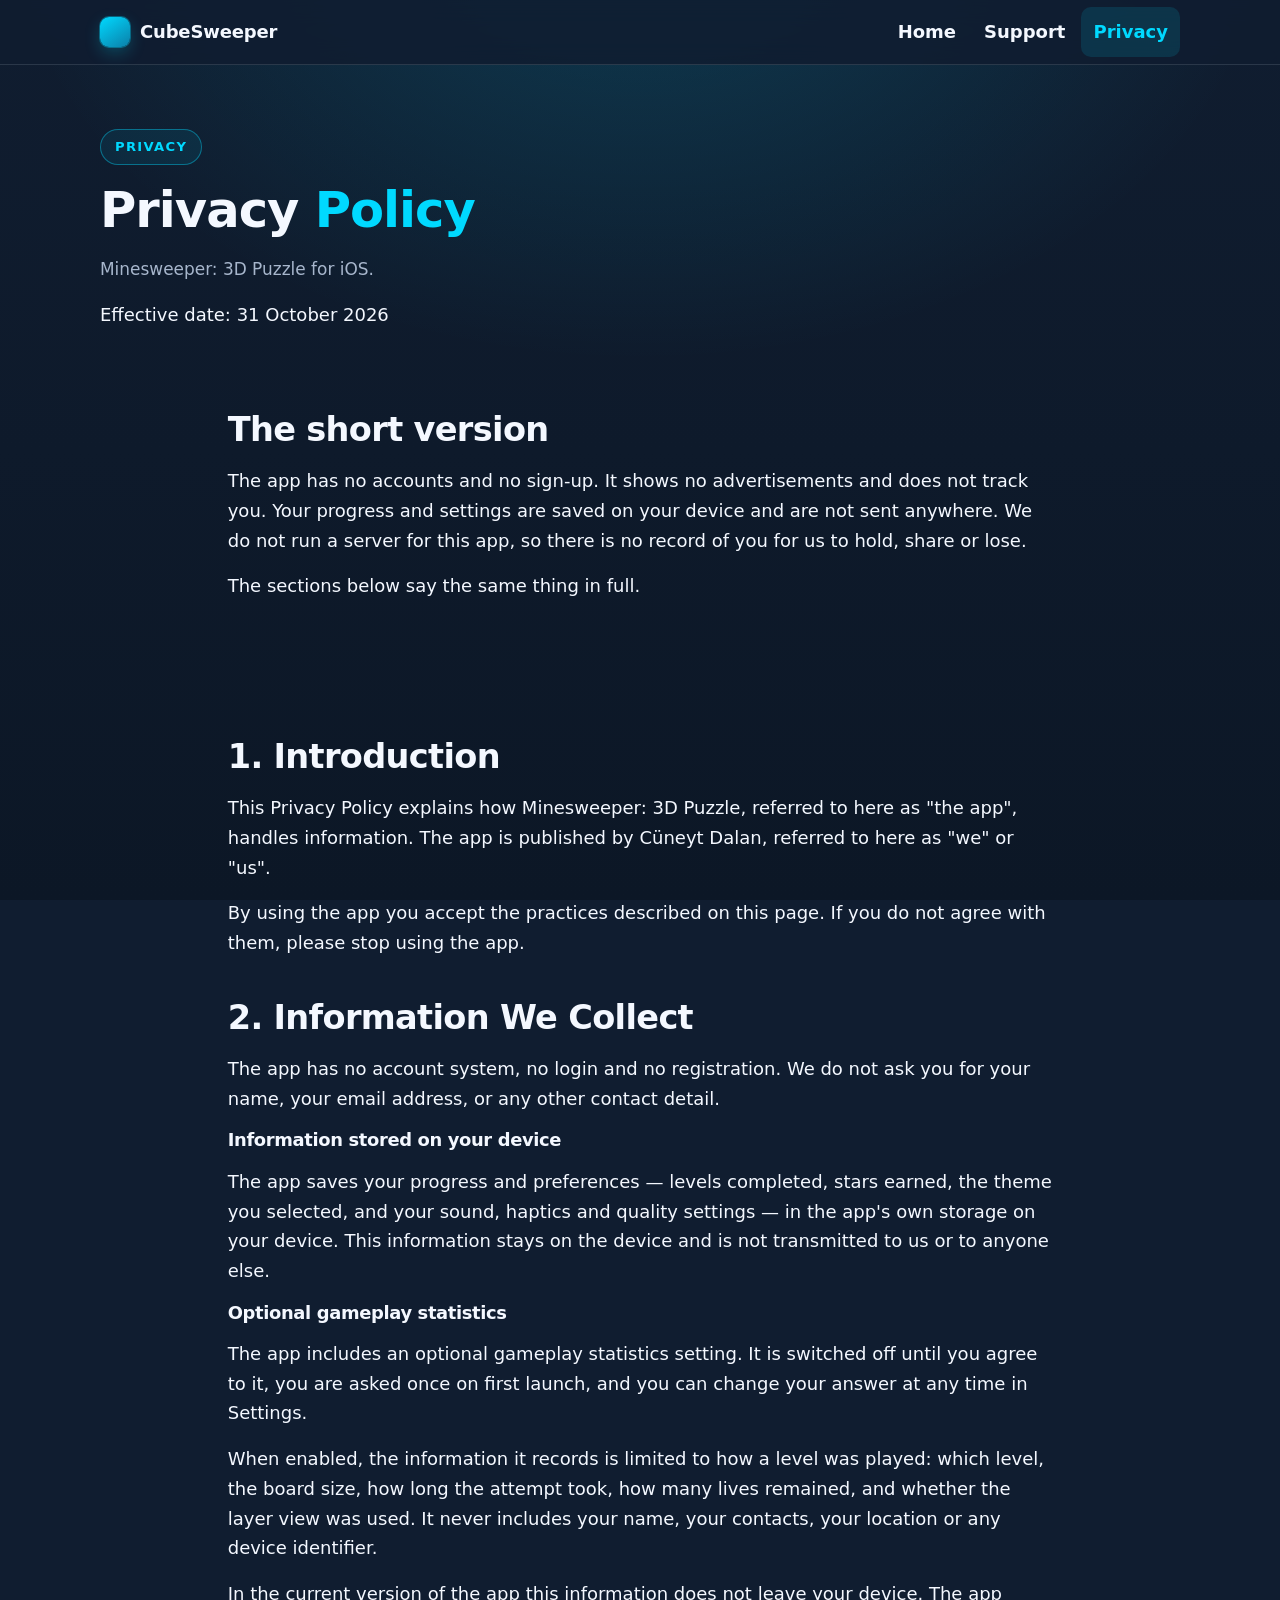
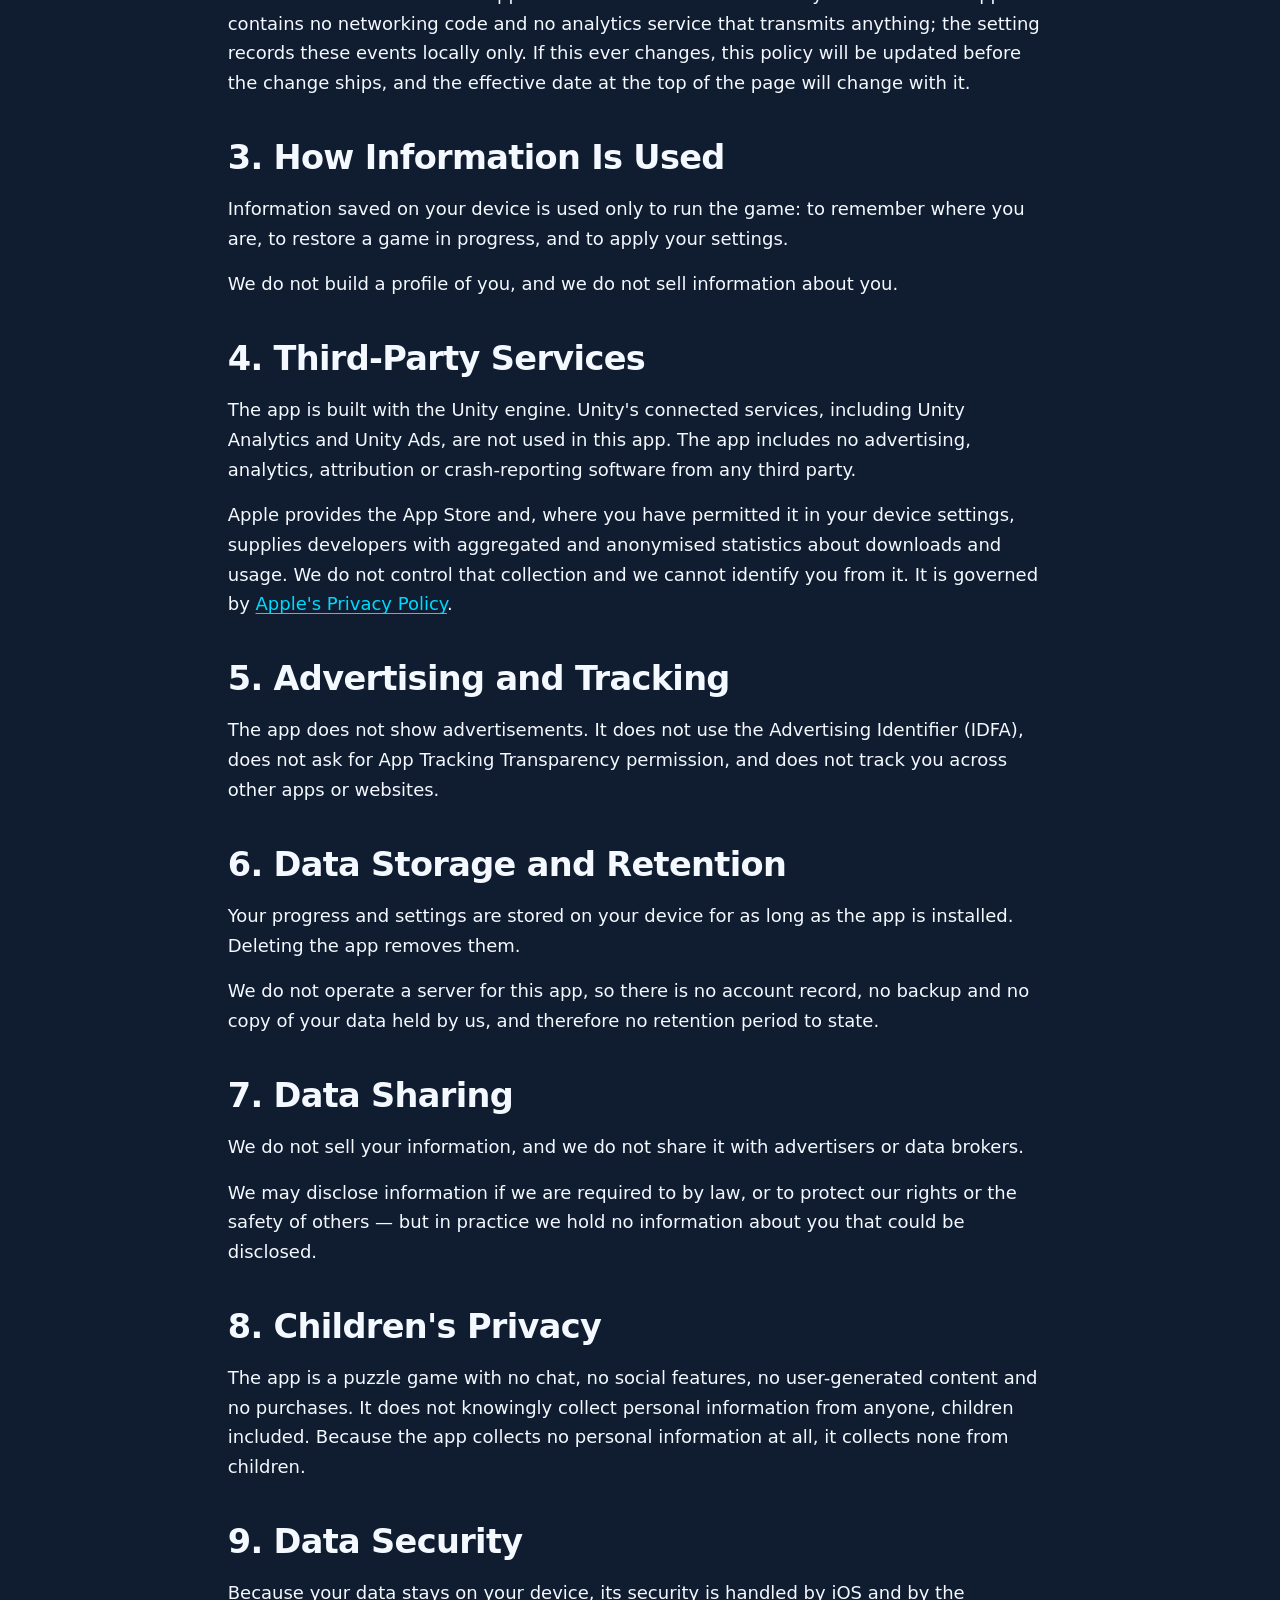
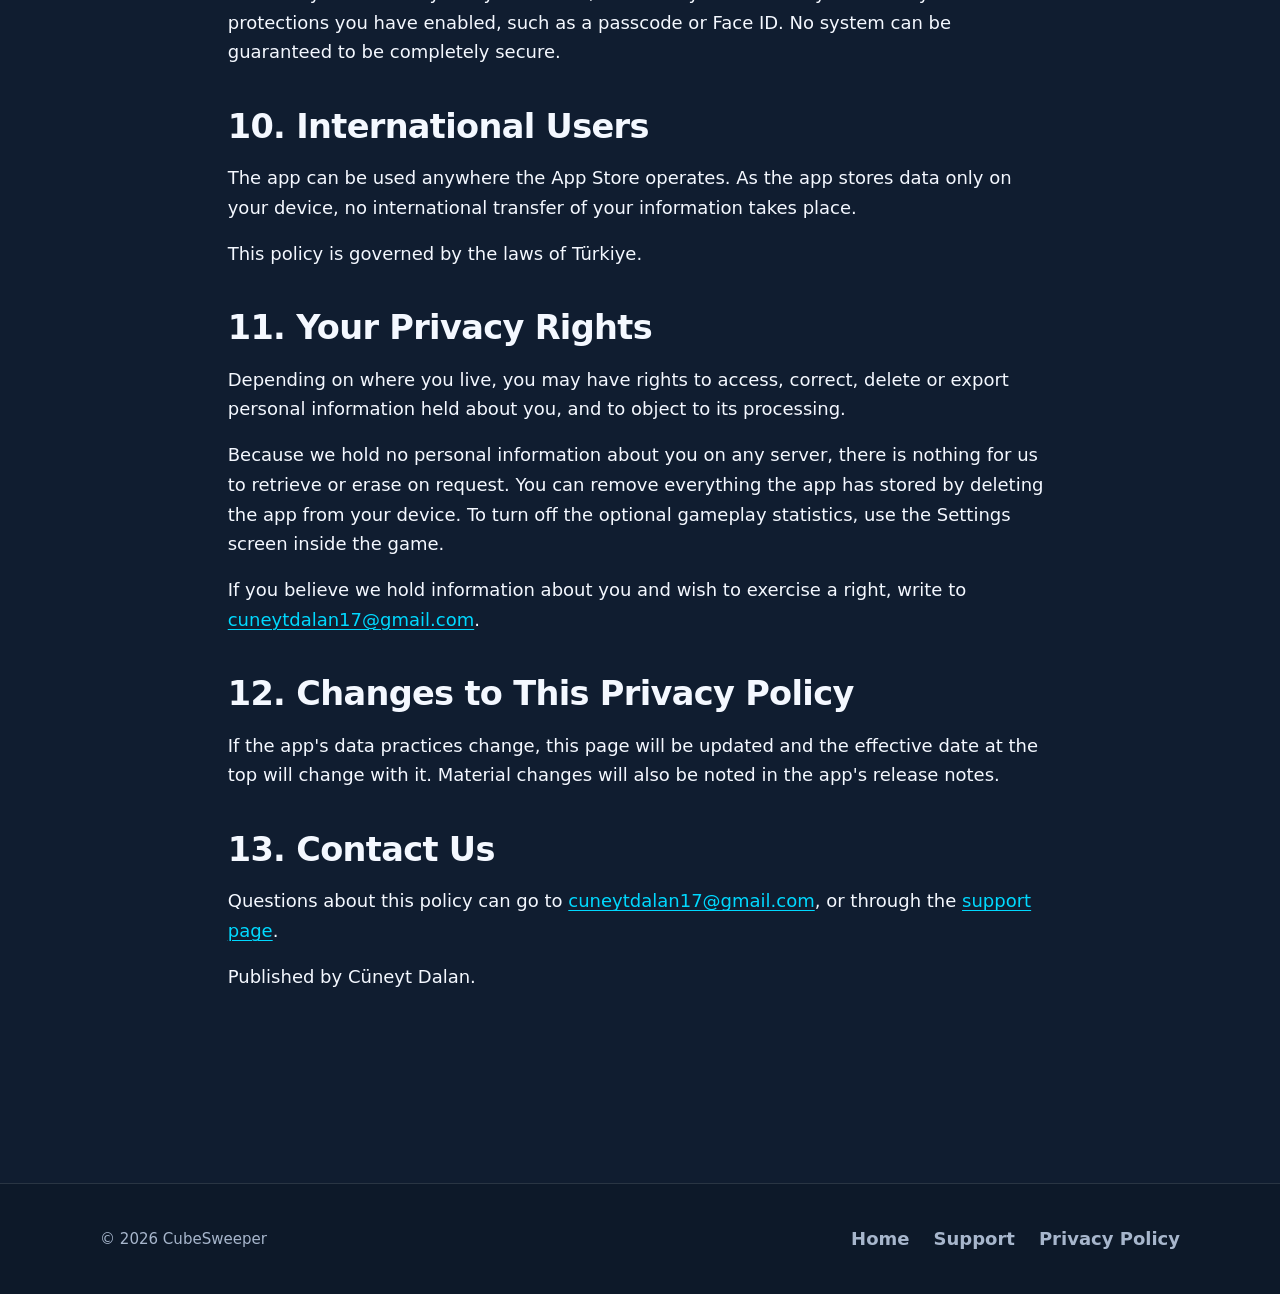
==== commit 80b193e3: "Finalise the privacy policy Fills in the four values the draft was waiting on (publisher Cuneyt Dala" ====
--- a/privacy/index.html
+++ b/privacy/index.html
@@ -5,7 +5,7 @@
 <meta name="viewport" content="width=device-width, initial-scale=1">
 
 <title>Minesweeper: 3D Puzzle — Privacy Policy</title>
-<meta name="description" content="Privacy Policy for Minesweeper: 3D Puzzle on iOS. What the app collects, how it is used, and how to contact the developer.">
+<meta name="description" content="Privacy Policy for Minesweeper: 3D Puzzle on iOS. The app has no accounts, shows no advertising, and keeps your progress on your device.">
 <link rel="canonical" href="https://cuneytdev.github.io/cubesweeper/privacy/">
 
 <meta property="og:type" content="website">
@@ -16,6 +16,9 @@
 <meta property="og:image" content="https://cuneytdev.github.io/cubesweeper/assets/images/og-cover.png">
 <meta name="twitter:card" content="summary_large_image">
 <meta name="theme-color" content="#101D30">
+
+<link rel="icon" href="../assets/images/favicon-32.png" sizes="32x32">
+<link rel="apple-touch-icon" href="../assets/images/apple-touch-icon.png">
 
 <link rel="stylesheet" href="../assets/css/styles.css">
 </head>
@@ -46,80 +49,17 @@
       <p class="eyebrow">Privacy</p>
       <h1>Privacy <span class="accent">Policy</span></h1>
       <p class="lede">Minesweeper: 3D Puzzle for iOS.</p>
-      <p class="updated">Effective date: <span class="todo">TODO — SET EFFECTIVE DATE</span></p>
-
-      <div class="review-banner" role="note" aria-labelledby="review-title">
-        <h2 id="review-title">Draft — not yet published</h2>
-        <p>This policy was written from the application's source code, not from a completed privacy review. Every
-          statement below that has not been confirmed by the developer is marked in orange. Those marks are
-          deliberately visible so that nothing unverified can be read as a settled fact.</p>
-        <p>Before this page goes live, work through the
-          <a href="#checklist">pre-publication checklist</a> at the end and remove this banner.</p>
-      </div>
+      <p class="updated">Effective date: 31 October 2026</p>
     </div>
   </section>
 
-  <section aria-labelledby="config-title">
+  <section aria-labelledby="summary-title">
     <div class="wrap prose">
-      <h2 id="config-title">Configuration</h2>
-      <p>Every value this policy depends on, in one place. "From source" means the statement was checked against
-        the application's code; "TODO" means nobody has confirmed it yet.</p>
-
-      <div class="table-scroll">
-        <table class="config">
-          <caption class="updated">Values this policy depends on</caption>
-          <thead>
-            <tr><th scope="col">Item</th><th scope="col">Value</th><th scope="col">Status</th></tr>
-          </thead>
-          <tbody>
-            <tr>
-              <td>Developer / publisher</td>
-              <td><span class="todo">TODO — LEGAL NAME</span></td>
-              <td>Must match the seller name shown on the App Store.</td>
-            </tr>
-            <tr>
-              <td>Support email</td>
-              <td><span data-support-email>SUPPORT_EMAIL</span></td>
-              <td>Set once in <code>assets/js/main.js</code>.</td>
-            </tr>
-            <tr>
-              <td>Effective date</td>
-              <td><span class="todo">TODO — SET DATE</span></td>
-              <td>Set on the day the policy is published.</td>
-            </tr>
-            <tr>
-              <td>Analytics provider</td>
-              <td>None in the current build</td>
-              <td>From source: the only analytics implementation writes to the local debug log.</td>
-            </tr>
-            <tr>
-              <td>Advertising provider</td>
-              <td>None in the current build</td>
-              <td>From source: no advertising package or SDK is present.</td>
-            </tr>
-            <tr>
-              <td>Crash reporting</td>
-              <td>None in the current build</td>
-              <td>From source: no crash reporting SDK is present. <span class="todo">TODO — CONFIRM FOR RELEASE</span></td>
-            </tr>
-            <tr>
-              <td>Data storage</td>
-              <td>On the device only</td>
-              <td>From source: progress and settings are written to local storage; no network code exists.</td>
-            </tr>
-            <tr>
-              <td>Deletion process</td>
-              <td>Delete the app</td>
-              <td>From source: no server-side copy exists to delete. <span class="todo">TODO — CONFIRM</span></td>
-            </tr>
-            <tr>
-              <td>Governing law</td>
-              <td><span class="todo">TODO — JURISDICTION</span></td>
-              <td>Needed for the International Users section.</td>
-            </tr>
-          </tbody>
-        </table>
-      </div>
+      <h2 id="summary-title">The short version</h2>
+      <p>The app has no accounts and no sign-up. It shows no advertisements and does not track you. Your progress
+        and settings are saved on your device and are not sent anywhere. We do not run a server for this app, so
+        there is no record of you for us to hold, share or lose.</p>
+      <p>The sections below say the same thing in full.</p>
     </div>
   </section>
 
@@ -127,8 +67,7 @@
     <div class="wrap prose">
       <h2 id="policy-title">1. Introduction</h2>
       <p>This Privacy Policy explains how Minesweeper: 3D Puzzle, referred to here as "the app", handles
-        information. The app is published by <span class="todo">TODO — LEGAL NAME</span>, referred to here as
-        "we" or "us".</p>
+        information. The app is published by Cüneyt Dalan, referred to here as "we" or "us".</p>
       <p>By using the app you accept the practices described on this page. If you do not agree with them, please
         stop using the app.</p>
 
@@ -139,63 +78,42 @@
       <h3>Information stored on your device</h3>
       <p>The app saves your progress and preferences — levels completed, stars earned, the theme you selected,
         and your sound, haptics and quality settings — in the app's own storage on your device. This information
-        stays on the device.</p>
+        stays on the device and is not transmitted to us or to anyone else.</p>
 
       <h3>Optional gameplay statistics</h3>
-      <p>The app contains an optional gameplay statistics feature. It is switched off until you agree to it, and
-        you are asked once, on first launch. If you turn it on, the information it is designed to record is
-        limited to: which level was played, the board size, how long the attempt took, how many lives remained,
-        and whether the layer view was used. You can turn it off again at any time in Settings.</p>
-
-      <div class="verify">
-        <p><strong>Verified in the current build:</strong> this feature does not transmit anything. The only
-          implementation present writes the events to the local debug log, and the project contains no networking
-          code of any kind. <span class="todo">TODO — CONFIRM THIS IS STILL TRUE IN THE BUILD YOU SUBMIT.</span>
-          If a reporting backend is connected before release, this section and the sections on third parties,
-          retention and international transfers must all be rewritten.</p>
-      </div>
+      <p>The app includes an optional gameplay statistics setting. It is switched off until you agree to it, you
+        are asked once on first launch, and you can change your answer at any time in Settings.</p>
+      <p>When enabled, the information it records is limited to how a level was played: which level, the board
+        size, how long the attempt took, how many lives remained, and whether the layer view was used. It never
+        includes your name, your contacts, your location or any device identifier.</p>
+      <p>In the current version of the app this information does not leave your device. The app contains no
+        networking code and no analytics service that transmits anything; the setting records these events
+        locally only. If this ever changes, this policy will be updated before the change ships, and the
+        effective date at the top of the page will change with it.</p>
 
       <h2>3. How Information Is Used</h2>
-      <p>Information saved on your device is used to run the game: to remember where you are, to restore a game
-        in progress, and to apply your settings.</p>
-      <p>If the optional gameplay statistics are enabled and a reporting backend is connected, the information
-        would be used to understand which levels are too hard or too easy and to improve the game's balance. It
-        would not be used to build a profile of you, and it would not be sold.</p>
-      <div class="verify">
-        <p><strong>Conditional:</strong> the paragraph above describes an intended use. In the current build no
-          such transmission happens. <span class="todo">TODO — DELETE OR CONFIRM BEFORE PUBLISHING.</span></p>
-      </div>
+      <p>Information saved on your device is used only to run the game: to remember where you are, to restore a
+        game in progress, and to apply your settings.</p>
+      <p>We do not build a profile of you, and we do not sell information about you.</p>
 
       <h2>4. Third-Party Services</h2>
-      <p>The app is built with the Unity engine. Unity's own connected services — including Unity Analytics and
-        Unity Ads — are disabled in this project's settings.</p>
+      <p>The app is built with the Unity engine. Unity's connected services, including Unity Analytics and Unity
+        Ads, are not used in this app. The app includes no advertising, analytics, attribution or crash-reporting
+        software from any third party.</p>
       <p>Apple provides the App Store and, where you have permitted it in your device settings, supplies
         developers with aggregated and anonymised statistics about downloads and usage. We do not control that
-        collection. It is governed by
+        collection and we cannot identify you from it. It is governed by
         <a href="https://www.apple.com/legal/privacy/" rel="noopener">Apple's Privacy Policy</a>.</p>
-      <div class="verify">
-        <p><strong>From source:</strong> no advertising, analytics, attribution or crash-reporting SDK is
-          included in the project's package list, and the only native plugin provides haptic feedback.
-          <span class="todo">TODO — RE-CHECK AGAINST THE FINAL BUILD, INCLUDING ANYTHING ADDED FOR RELEASE.</span></p>
-      </div>
 
       <h2>5. Advertising and Tracking</h2>
       <p>The app does not show advertisements. It does not use the Advertising Identifier (IDFA), does not ask
         for App Tracking Transparency permission, and does not track you across other apps or websites.</p>
-      <div class="verify">
-        <p><strong>From source:</strong> no advertising SDK is present and the project contains no App Tracking
-          Transparency usage string. <span class="todo">TODO — CONFIRM, AND MAKE SURE THE APP STORE CONNECT
-          PRIVACY ANSWERS SAY THE SAME THING.</span></p>
-      </div>
 
       <h2>6. Data Storage and Retention</h2>
       <p>Your progress and settings are stored on your device for as long as the app is installed. Deleting the
         app removes them.</p>
-      <p>We do not operate a server for this app, so there is no account record and no backup held by us.</p>
-      <div class="verify">
-        <p><strong>Conditional:</strong> if a reporting backend is connected before release, a retention period
-          must be stated here. <span class="todo">TODO — STATE A RETENTION PERIOD OR CONFIRM NONE IS NEEDED.</span></p>
-      </div>
+      <p>We do not operate a server for this app, so there is no account record, no backup and no copy of your
+        data held by us, and therefore no retention period to state.</p>
 
       <h2>7. Data Sharing</h2>
       <p>We do not sell your information, and we do not share it with advertisers or data brokers.</p>
@@ -204,12 +122,8 @@
 
       <h2>8. Children's Privacy</h2>
       <p>The app is a puzzle game with no chat, no social features, no user-generated content and no purchases.
-        It is not directed at children under 13 in particular, and it does not knowingly collect personal
-        information from anyone, children included.</p>
-      <div class="verify">
-        <p><strong>Check:</strong> the answer here must line up with the age rating and the Kids Category choice
-          in App Store Connect. <span class="todo">TODO — CONFIRM AGE RATING.</span></p>
-      </div>
+        It does not knowingly collect personal information from anyone, children included. Because the app
+        collects no personal information at all, it collects none from children.</p>
 
       <h2>9. Data Security</h2>
       <p>Because your data stays on your device, its security is handled by iOS and by the protections you have
@@ -218,10 +132,7 @@
       <h2>10. International Users</h2>
       <p>The app can be used anywhere the App Store operates. As the app stores data only on your device, no
         international transfer of your information takes place.</p>
-      <div class="verify">
-        <p><strong>Conditional:</strong> this changes the moment a backend is connected, and the governing law
-          needs naming. <span class="todo">TODO — JURISDICTION AND, IF A BACKEND IS ADDED, TRANSFER DETAILS.</span></p>
-      </div>
+      <p>This policy is governed by the laws of Türkiye.</p>
 
       <h2>11. Your Privacy Rights</h2>
       <p>Depending on where you live, you may have rights to access, correct, delete or export personal
@@ -230,12 +141,7 @@
         erase on request. You can remove everything the app has stored by deleting the app from your device. To
         turn off the optional gameplay statistics, use the Settings screen inside the game.</p>
       <p>If you believe we hold information about you and wish to exercise a right, write to
-        <a data-support-email href="mailto:SUPPORT_EMAIL">SUPPORT_EMAIL</a>.</p>
-      <div class="verify">
-        <p><strong>Not a compliance claim:</strong> this page does not assert compliance with the GDPR, the CCPA
-          or any other specific regime. <span class="todo">TODO — IF YOU NEED TO MAKE SUCH A CLAIM, HAVE IT
-          REVIEWED BY SOMEONE QUALIFIED FIRST.</span></p>
-      </div>
+        <a data-support-email href="mailto:cuneytdalan17@gmail.com">cuneytdalan17@gmail.com</a>.</p>
 
       <h2>12. Changes to This Privacy Policy</h2>
       <p>If the app's data practices change, this page will be updated and the effective date at the top will
@@ -243,39 +149,9 @@
 
       <h2>13. Contact Us</h2>
       <p>Questions about this policy can go to
-        <a data-support-email href="mailto:SUPPORT_EMAIL">SUPPORT_EMAIL</a>, or through the
+        <a data-support-email href="mailto:cuneytdalan17@gmail.com">cuneytdalan17@gmail.com</a>, or through the
         <a href="../support/">support page</a>.</p>
-      <p>Published by <span class="todo">TODO — LEGAL NAME</span>.</p>
-    </div>
-  </section>
-
-  <section id="checklist" aria-labelledby="checklist-title">
-    <div class="wrap prose">
-      <h2 id="checklist-title">Before publishing: developer checklist</h2>
-      <p>Work through this list, then delete both this section and the draft banner at the top of the page.</p>
-
-      <ul class="checklist">
-        <li><strong>Set the support email.</strong> Replace <code>SUPPORT_EMAIL</code> in
-          <code>assets/js/main.js</code>, and confirm it appears correctly on this page and on the support page.</li>
-        <li><strong>Set the legal name.</strong> It must match the seller name that appears on your App Store
-          listing, not a nickname.</li>
-        <li><strong>Set the effective date</strong> to the day you publish.</li>
-        <li><strong>Name the governing jurisdiction</strong> in section 10.</li>
-        <li><strong>Re-check the SDK list against the build you will actually submit.</strong> Everything on this
-          page about analytics, advertising and crash reporting was read from the source as it stands today. One
-          added package can make several sections untrue.</li>
-        <li><strong>Decide whether a reporting backend will be connected.</strong> If yes, sections 2, 3, 4, 6 and
-          10 all need rewriting, and you will need a retention period and a named processor.</li>
-        <li><strong>Fill in the App Store Connect privacy questions to match this page.</strong> If they disagree,
-          App Review will side with the questionnaire and this page becomes a liability.</li>
-        <li><strong>Add an iOS privacy manifest.</strong> The project currently has no
-          <code>PrivacyInfo.xcprivacy</code>. Check whether your build uses any API that requires a declared
-          reason.</li>
-        <li><strong>Confirm the age rating</strong> and whether the app is in the Kids Category, then make
-          section 8 agree with it.</li>
-        <li><strong>Have the finished text read by someone qualified</strong> if you intend to claim compliance
-          with a specific privacy law. This draft deliberately makes no such claim.</li>
-      </ul>
+      <p>Published by Cüneyt Dalan.</p>
     </div>
   </section>
 
--- a/assets/css/styles.css
+++ b/assets/css/styles.css
@@ -356,89 +356,6 @@
   section + section { padding-top: 0; }
 }
 
-/* ---------- review markers (privacy policy) ----------
-   Deliberately loud. Everything in this policy that has not been confirmed by the developer carries one of these,
-   so an unchecked assumption cannot be mistaken for a statement of fact by a reader or by App Review. */
-
-.review-banner {
-  margin-top: var(--s3);
-  padding: var(--s3);
-  border-radius: var(--radius);
-  border: 2px solid var(--orange);
-  background: rgba(255, 120, 74, 0.12);
-}
-.review-banner h2 {
-  font-size: 1.1rem;
-  color: var(--orange);
-  margin-bottom: 10px;
-  text-transform: uppercase;
-  letter-spacing: 0.06em;
-}
-.review-banner p { color: var(--white); margin-bottom: 10px; }
-.review-banner p:last-child { margin-bottom: 0; }
-
-/* Inline, in the flow of a sentence, where one value is missing. */
-.todo {
-  display: inline-block;
-  padding: 1px 8px;
-  border-radius: 6px;
-  background: var(--orange);
-  color: #1a0b05;
-  font-weight: 800;
-  font-size: 0.86em;
-  letter-spacing: 0.02em;
-  white-space: nowrap;
-}
-
-/* A whole paragraph or claim that needs checking before the page goes live. */
-.verify {
-  border-left: 3px solid var(--orange);
-  padding: 12px 0 12px var(--s2);
-  margin: var(--s2) 0;
-  background: rgba(255, 120, 74, 0.07);
-  border-radius: 0 var(--radius) var(--radius) 0;
-}
-.verify p { color: var(--muted); margin: 0; }
-.verify p strong { color: var(--orange); }
-
-/* The configuration table and the pre-publication checklist. */
-.config {
-  width: 100%;
-  border-collapse: collapse;
-  margin-top: var(--s2);
-  font-size: 0.96rem;
-}
-.config th, .config td {
-  text-align: left;
-  padding: 10px 12px;
-  border-bottom: 1px solid var(--line);
-  vertical-align: top;
-}
-.config th { color: var(--cyan); font-weight: 800; }
-.config td { color: var(--muted); }
-.config td:first-child { color: var(--white); font-weight: 700; white-space: nowrap; }
-
-/* The table is wider than a phone; let it scroll rather than squashing the columns. */
-.table-scroll { overflow-x: auto; -webkit-overflow-scrolling: touch; }
-
-.checklist { list-style: none; padding: 0; margin-top: var(--s2); }
-.checklist li {
-  position: relative;
-  padding-left: 34px;
-  margin-bottom: 12px;
-  color: var(--muted);
-}
-.checklist li::before {
-  content: "";
-  position: absolute;
-  left: 0;
-  top: 4px;
-  width: 18px;
-  height: 18px;
-  border: 2px solid var(--orange);
-  border-radius: 5px;
-}
-.checklist li strong { color: var(--white); }
 
 /* ---------- landing page ----------
    Only index.html uses the rules below; they are additive and prefixed, so support and privacy are untouched.
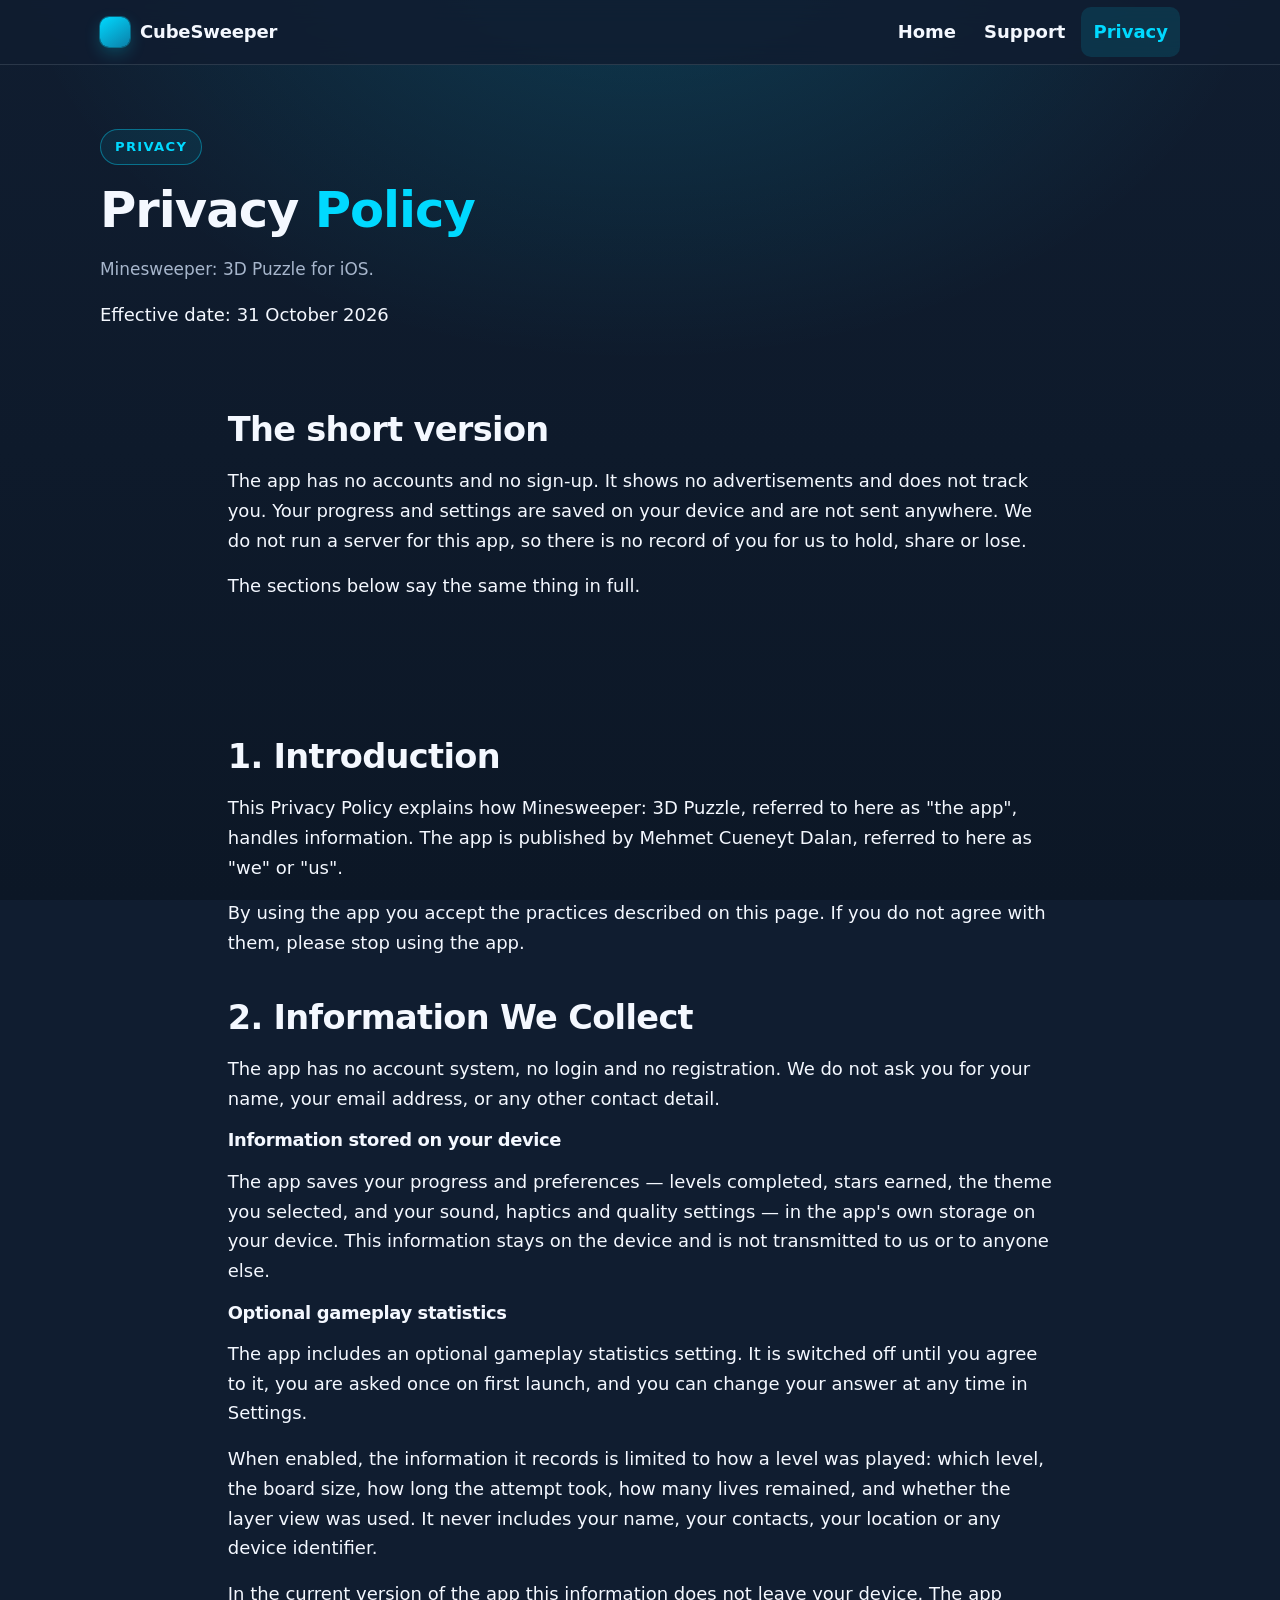
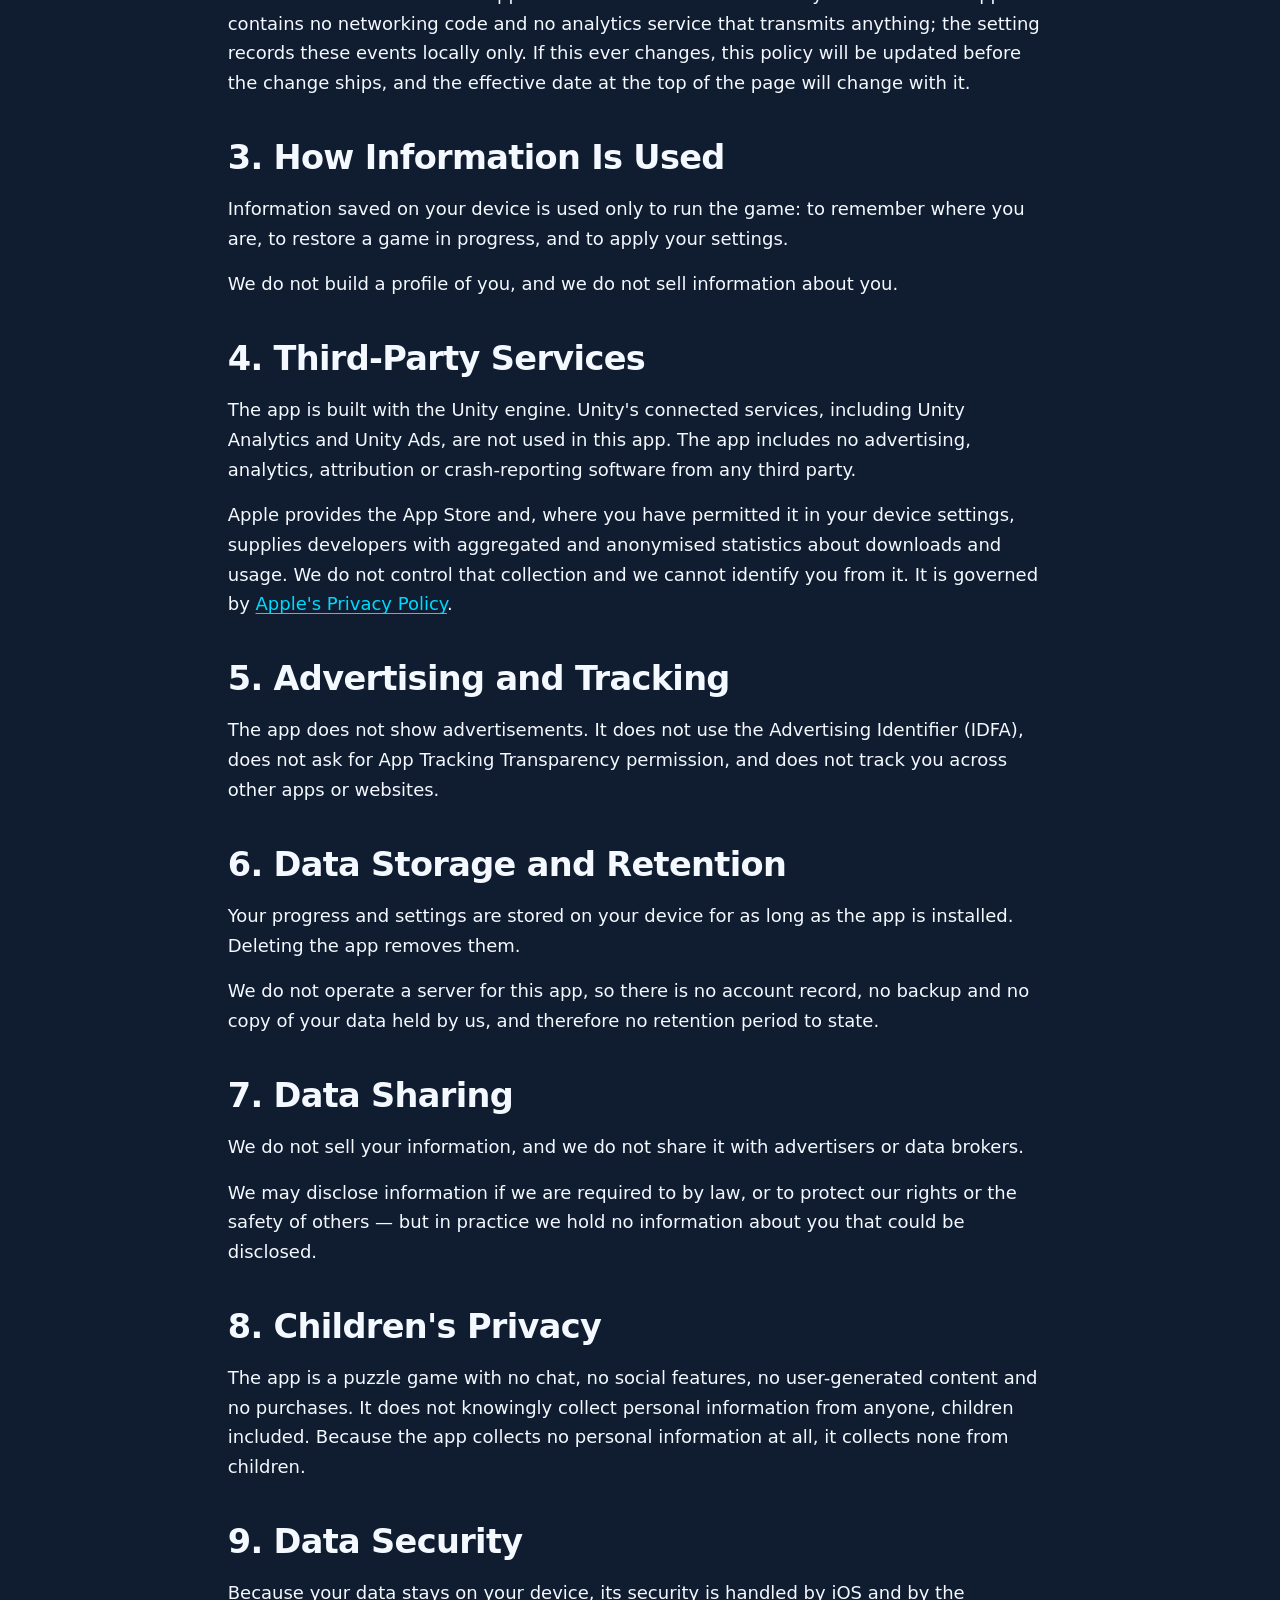
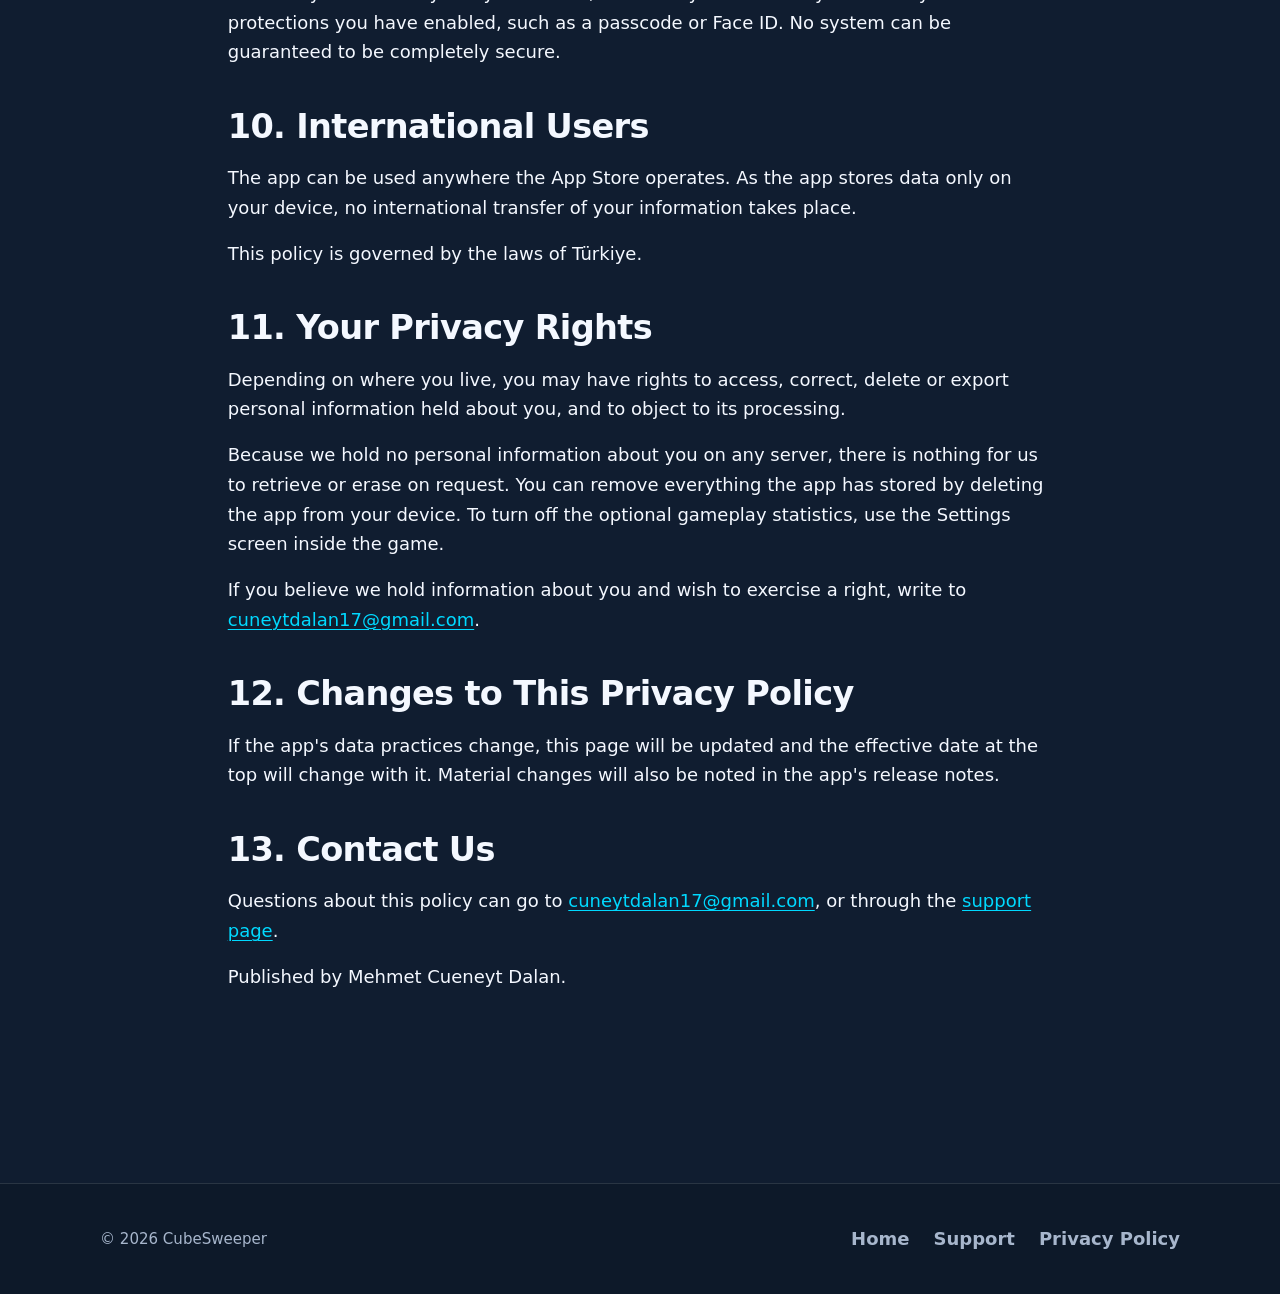
==== commit 636fc945: "Match the publisher name to the App Store seller name Apple's records transliterate the name (CUENEY" ====
--- a/privacy/index.html
+++ b/privacy/index.html
@@ -67,7 +67,7 @@
     <div class="wrap prose">
       <h2 id="policy-title">1. Introduction</h2>
       <p>This Privacy Policy explains how Minesweeper: 3D Puzzle, referred to here as "the app", handles
-        information. The app is published by Cüneyt Dalan, referred to here as "we" or "us".</p>
+        information. The app is published by Mehmet Cueneyt Dalan, referred to here as "we" or "us".</p>
       <p>By using the app you accept the practices described on this page. If you do not agree with them, please
         stop using the app.</p>
 
@@ -151,7 +151,7 @@
       <p>Questions about this policy can go to
         <a data-support-email href="mailto:cuneytdalan17@gmail.com">cuneytdalan17@gmail.com</a>, or through the
         <a href="../support/">support page</a>.</p>
-      <p>Published by Cüneyt Dalan.</p>
+      <p>Published by Mehmet Cueneyt Dalan.</p>
     </div>
   </section>
 
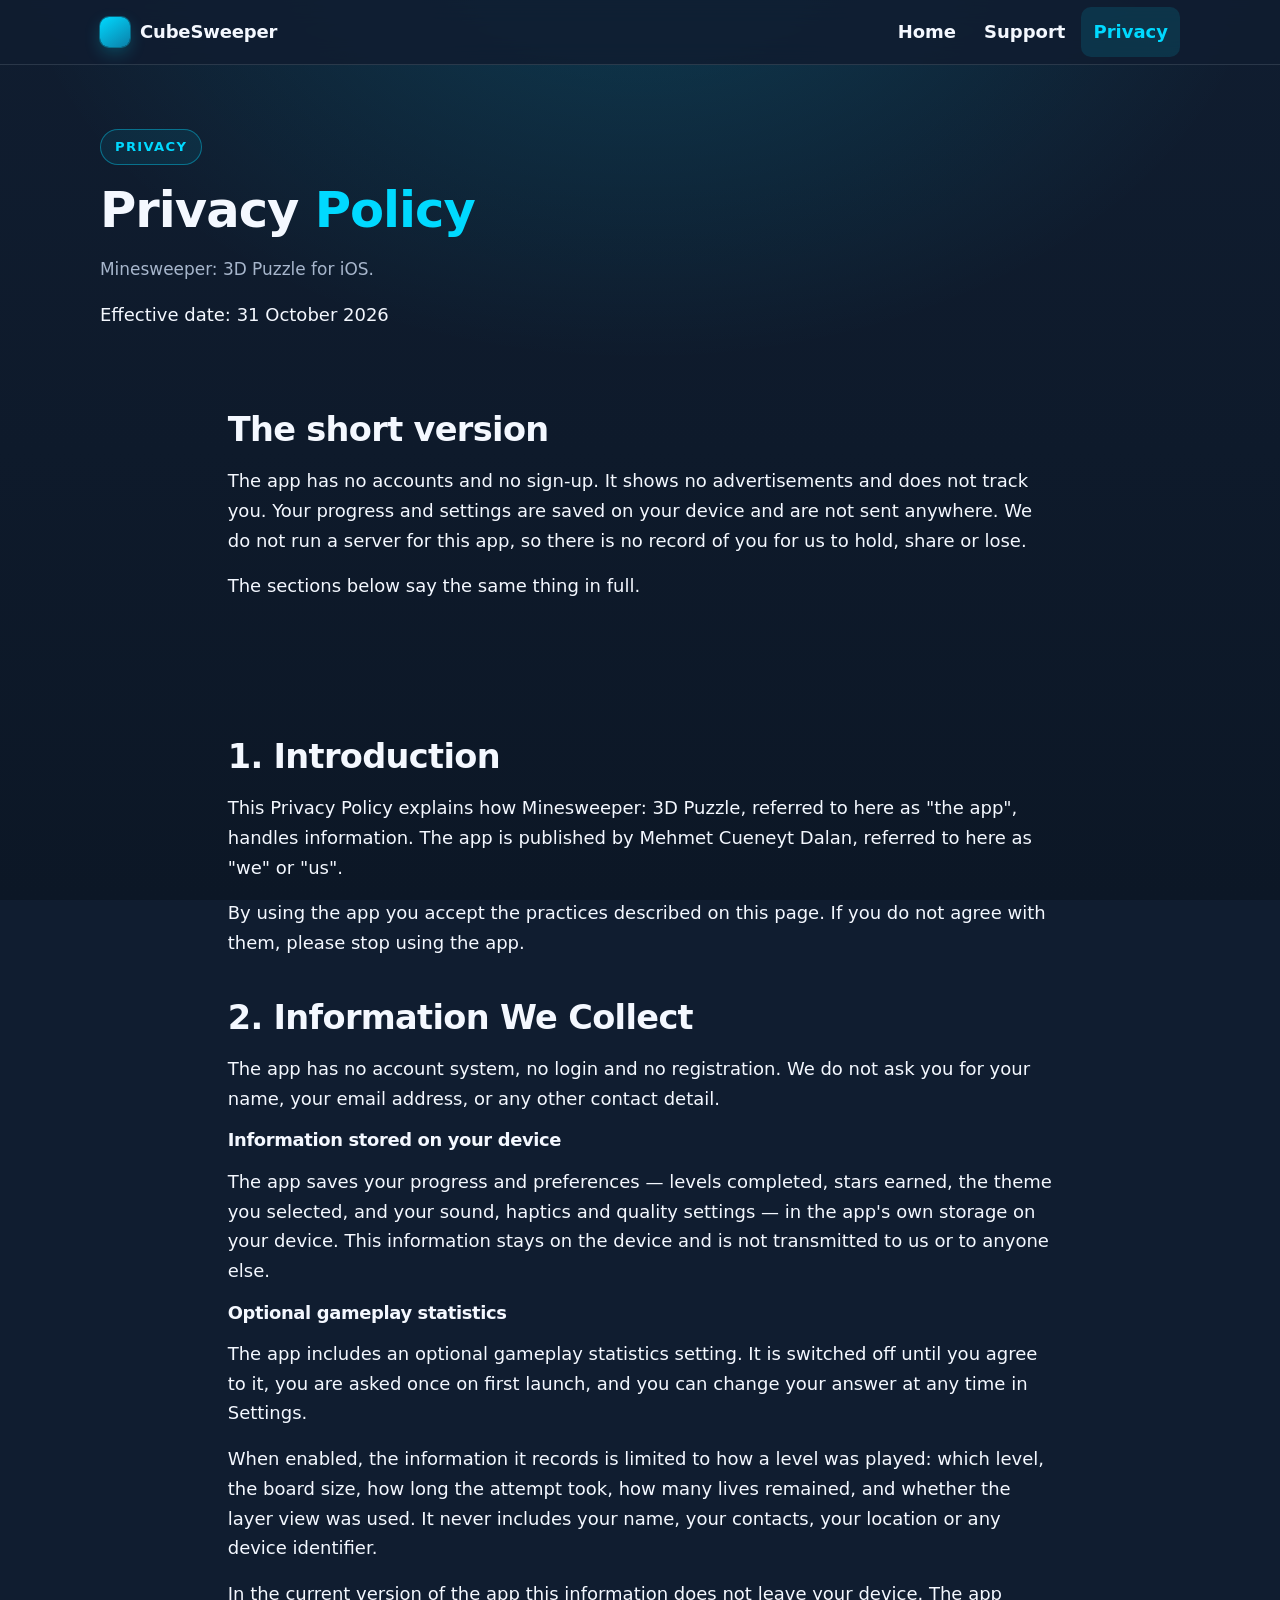
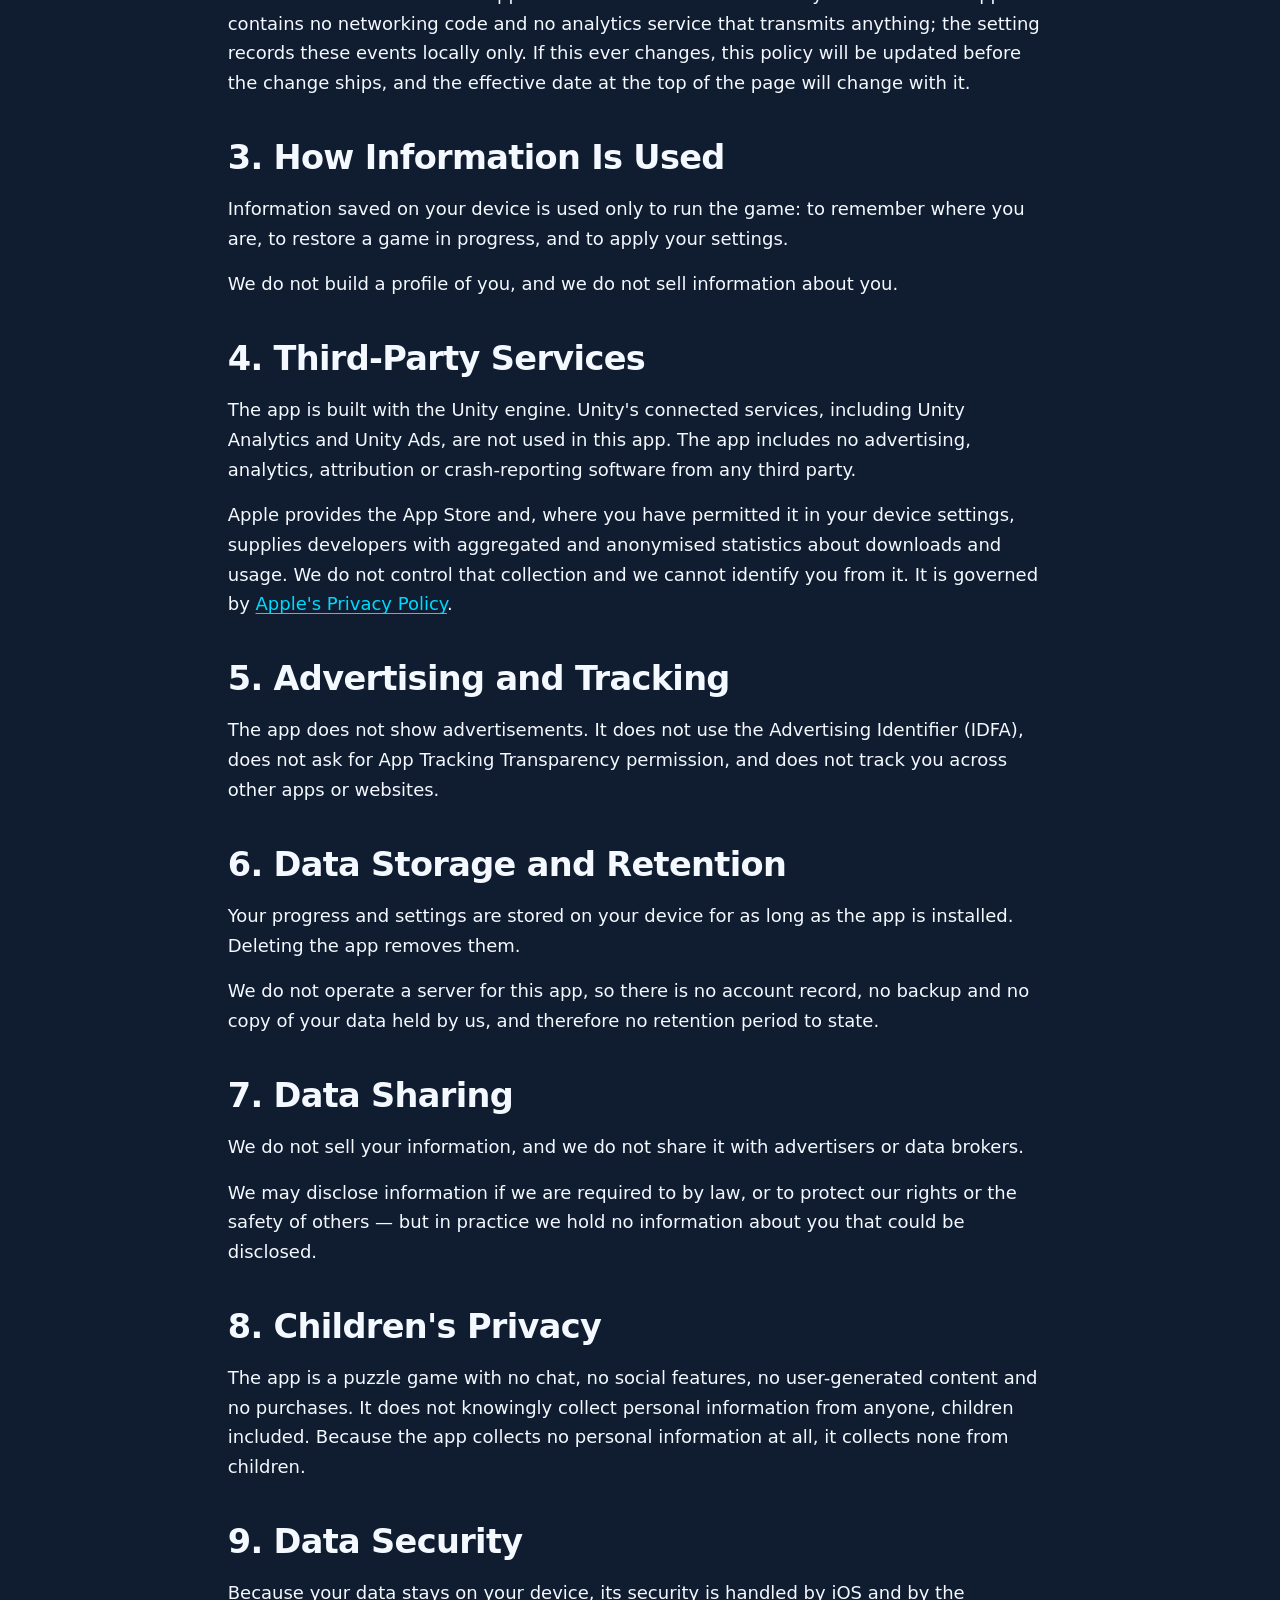
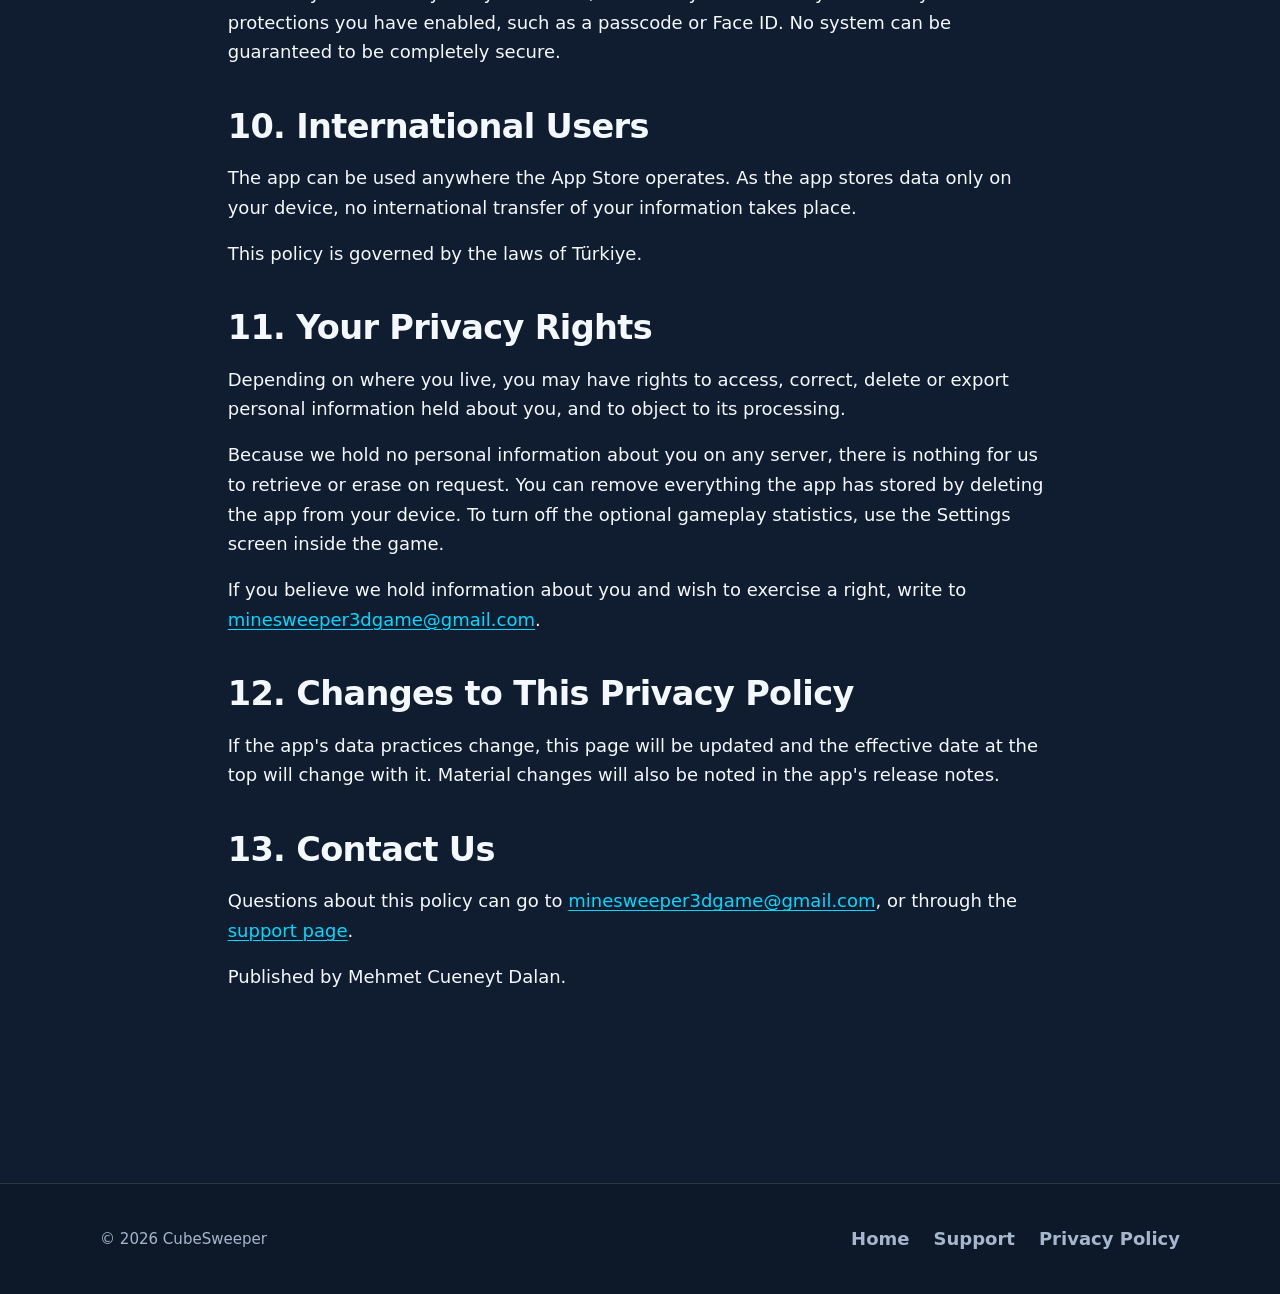
==== commit 59293e0f: "Move support to the app's own address Support and privacy requests went to a personal address. They " ====
--- a/privacy/index.html
+++ b/privacy/index.html
@@ -141,7 +141,7 @@
         erase on request. You can remove everything the app has stored by deleting the app from your device. To
         turn off the optional gameplay statistics, use the Settings screen inside the game.</p>
       <p>If you believe we hold information about you and wish to exercise a right, write to
-        <a data-support-email href="mailto:cuneytdalan17@gmail.com">cuneytdalan17@gmail.com</a>.</p>
+        <a data-support-email href="mailto:minesweeper3dgame@gmail.com">minesweeper3dgame@gmail.com</a>.</p>
 
       <h2>12. Changes to This Privacy Policy</h2>
       <p>If the app's data practices change, this page will be updated and the effective date at the top will
@@ -149,7 +149,7 @@
 
       <h2>13. Contact Us</h2>
       <p>Questions about this policy can go to
-        <a data-support-email href="mailto:cuneytdalan17@gmail.com">cuneytdalan17@gmail.com</a>, or through the
+        <a data-support-email href="mailto:minesweeper3dgame@gmail.com">minesweeper3dgame@gmail.com</a>, or through the
         <a href="../support/">support page</a>.</p>
       <p>Published by Mehmet Cueneyt Dalan.</p>
     </div>
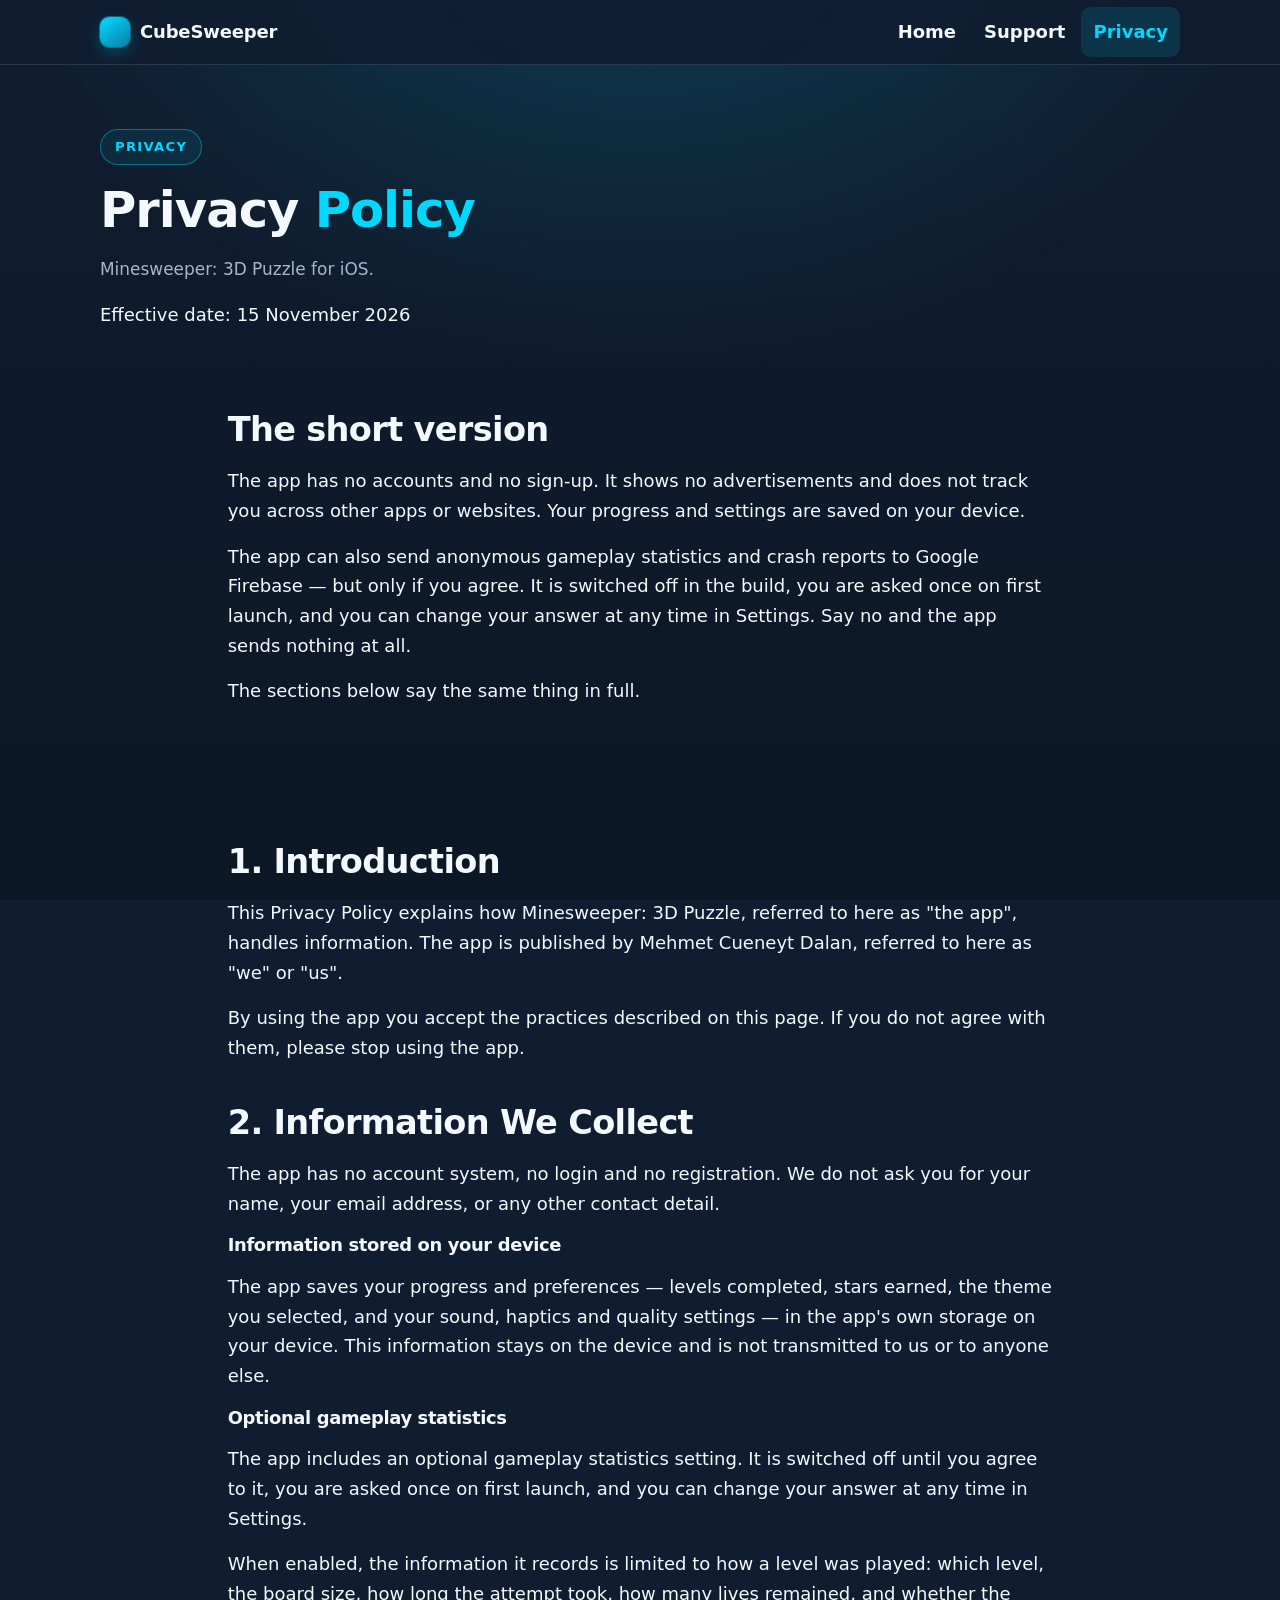
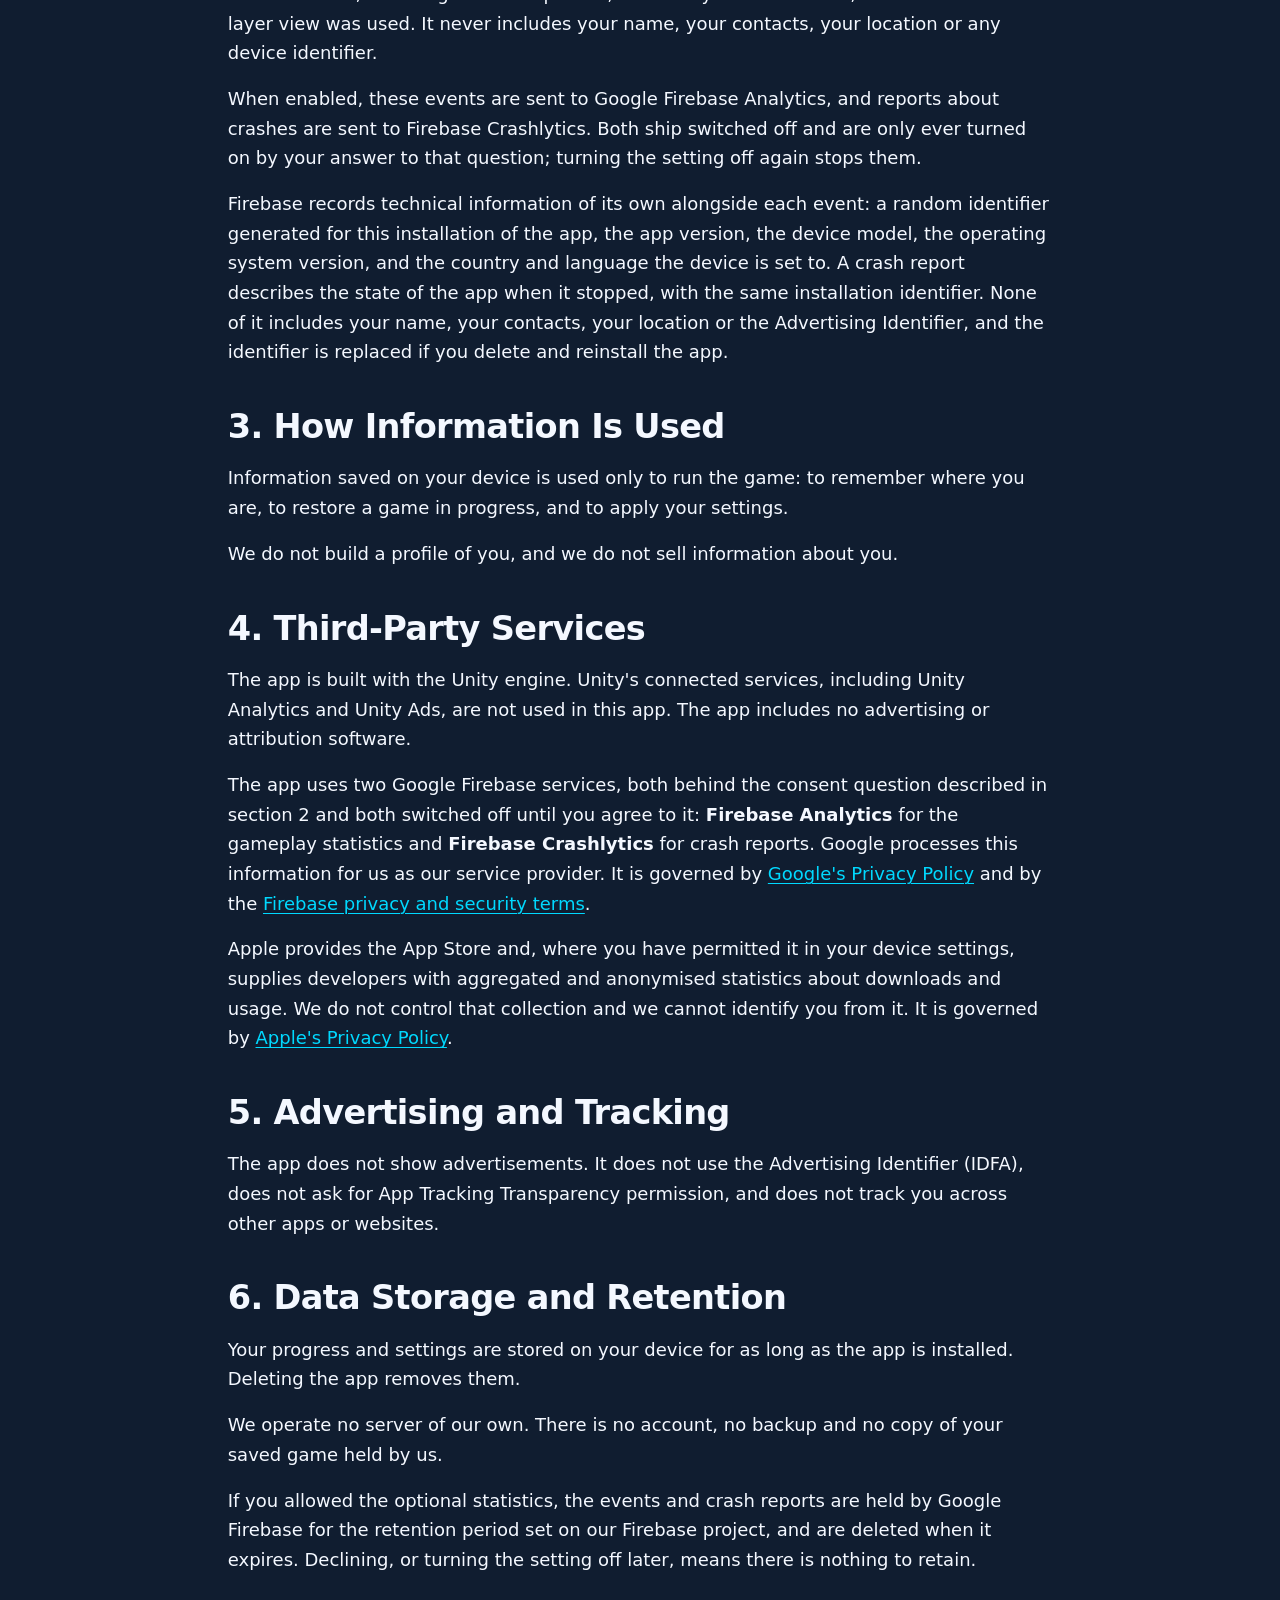
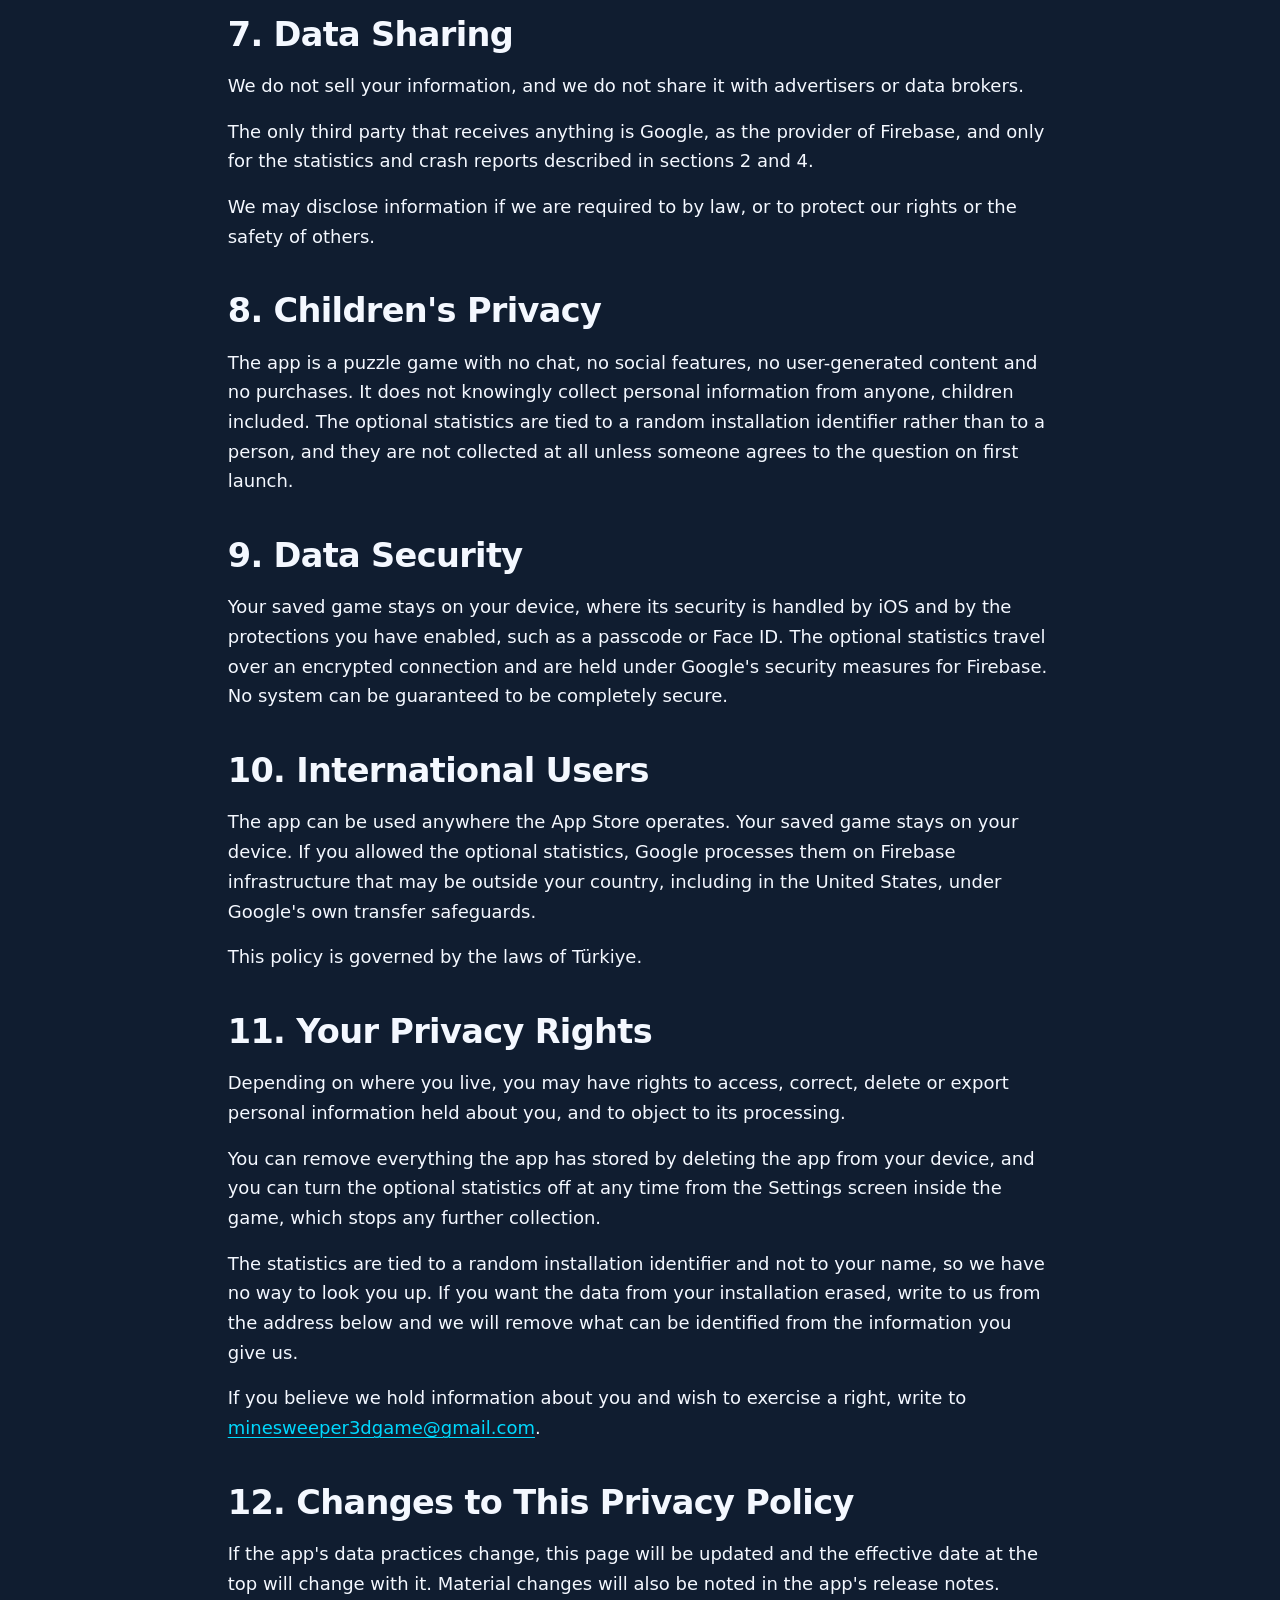
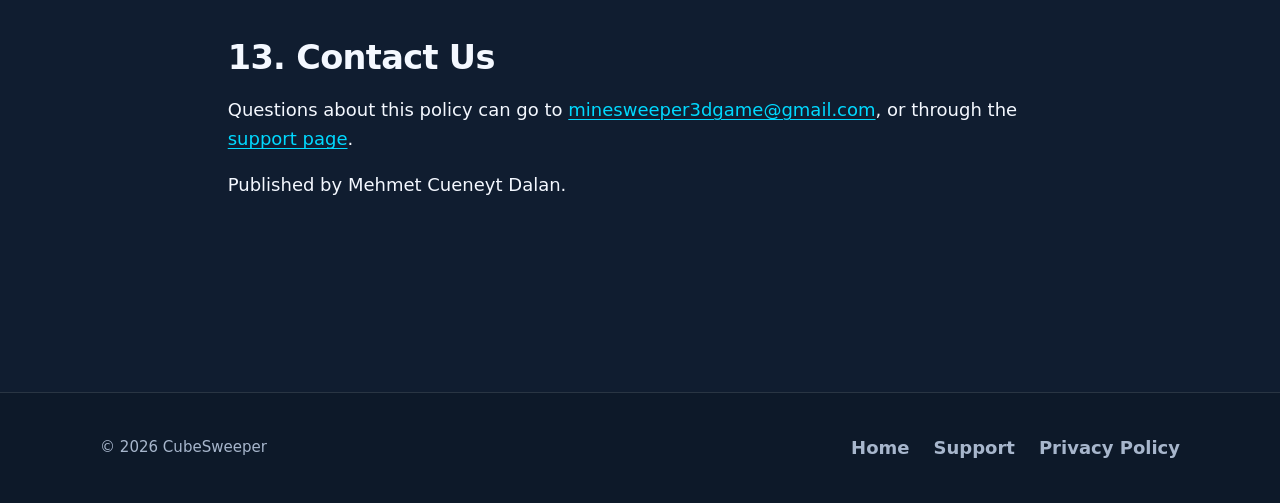
==== commit 11bfc261: "Say that statistics and crash reports go to Firebase The policy claimed the app "includes no adverti" ====
--- a/privacy/index.html
+++ b/privacy/index.html
@@ -5,7 +5,7 @@
 <meta name="viewport" content="width=device-width, initial-scale=1">
 
 <title>Minesweeper: 3D Puzzle — Privacy Policy</title>
-<meta name="description" content="Privacy Policy for Minesweeper: 3D Puzzle on iOS. The app has no accounts, shows no advertising, and keeps your progress on your device.">
+<meta name="description" content="Privacy Policy for Minesweeper: 3D Puzzle on iOS. The app has no accounts and shows no advertising. Your progress stays on your device; gameplay statistics and crash reports are sent only if you agree.">
 <link rel="canonical" href="https://cuneytdev.github.io/cubesweeper/privacy/">
 
 <meta property="og:type" content="website">
@@ -49,16 +49,18 @@
       <p class="eyebrow">Privacy</p>
       <h1>Privacy <span class="accent">Policy</span></h1>
       <p class="lede">Minesweeper: 3D Puzzle for iOS.</p>
-      <p class="updated">Effective date: 31 October 2026</p>
+      <p class="updated">Effective date: 15 November 2026</p>
     </div>
   </section>
 
   <section aria-labelledby="summary-title">
     <div class="wrap prose">
       <h2 id="summary-title">The short version</h2>
-      <p>The app has no accounts and no sign-up. It shows no advertisements and does not track you. Your progress
-        and settings are saved on your device and are not sent anywhere. We do not run a server for this app, so
-        there is no record of you for us to hold, share or lose.</p>
+      <p>The app has no accounts and no sign-up. It shows no advertisements and does not track you across other
+        apps or websites. Your progress and settings are saved on your device.</p>
+      <p>The app can also send anonymous gameplay statistics and crash reports to Google Firebase — but only if
+        you agree. It is switched off in the build, you are asked once on first launch, and you can change your
+        answer at any time in Settings. Say no and the app sends nothing at all.</p>
       <p>The sections below say the same thing in full.</p>
     </div>
   </section>
@@ -86,10 +88,14 @@
       <p>When enabled, the information it records is limited to how a level was played: which level, the board
         size, how long the attempt took, how many lives remained, and whether the layer view was used. It never
         includes your name, your contacts, your location or any device identifier.</p>
-      <p>In the current version of the app this information does not leave your device. The app contains no
-        networking code and no analytics service that transmits anything; the setting records these events
-        locally only. If this ever changes, this policy will be updated before the change ships, and the
-        effective date at the top of the page will change with it.</p>
+      <p>When enabled, these events are sent to Google Firebase Analytics, and reports about crashes are sent to
+        Firebase Crashlytics. Both ship switched off and are only ever turned on by your answer to that
+        question; turning the setting off again stops them.</p>
+      <p>Firebase records technical information of its own alongside each event: a random identifier generated for
+        this installation of the app, the app version, the device model, the operating system version, and the
+        country and language the device is set to. A crash report describes the state of the app when it stopped,
+        with the same installation identifier. None of it includes your name, your contacts, your location or the
+        Advertising Identifier, and the identifier is replaced if you delete and reinstall the app.</p>
 
       <h2>3. How Information Is Used</h2>
       <p>Information saved on your device is used only to run the game: to remember where you are, to restore a
@@ -98,8 +104,14 @@
 
       <h2>4. Third-Party Services</h2>
       <p>The app is built with the Unity engine. Unity's connected services, including Unity Analytics and Unity
-        Ads, are not used in this app. The app includes no advertising, analytics, attribution or crash-reporting
-        software from any third party.</p>
+        Ads, are not used in this app. The app includes no advertising or attribution software.</p>
+      <p>The app uses two Google Firebase services, both behind the consent question described in section 2 and
+        both switched off until you agree to it: <strong>Firebase Analytics</strong> for the gameplay statistics
+        and <strong>Firebase Crashlytics</strong> for crash reports. Google processes this information for us as
+        our service provider. It is governed by
+        <a href="https://policies.google.com/privacy" rel="noopener">Google's Privacy Policy</a> and by the
+        <a href="https://firebase.google.com/support/privacy" rel="noopener">Firebase privacy and security
+        terms</a>.</p>
       <p>Apple provides the App Store and, where you have permitted it in your device settings, supplies
         developers with aggregated and anonymised statistics about downloads and usage. We do not control that
         collection and we cannot identify you from it. It is governed by
@@ -112,34 +124,46 @@
       <h2>6. Data Storage and Retention</h2>
       <p>Your progress and settings are stored on your device for as long as the app is installed. Deleting the
         app removes them.</p>
-      <p>We do not operate a server for this app, so there is no account record, no backup and no copy of your
-        data held by us, and therefore no retention period to state.</p>
+      <p>We operate no server of our own. There is no account, no backup and no copy of your saved game held by
+        us.</p>
+      <p>If you allowed the optional statistics, the events and crash reports are held by Google Firebase for the
+        retention period set on our Firebase project, and are deleted when it expires. Declining, or turning the
+        setting off later, means there is nothing to retain.</p>
 
       <h2>7. Data Sharing</h2>
       <p>We do not sell your information, and we do not share it with advertisers or data brokers.</p>
+      <p>The only third party that receives anything is Google, as the provider of Firebase, and only for the
+        statistics and crash reports described in sections 2 and 4.</p>
       <p>We may disclose information if we are required to by law, or to protect our rights or the safety of
-        others — but in practice we hold no information about you that could be disclosed.</p>
+        others.</p>
 
       <h2>8. Children's Privacy</h2>
       <p>The app is a puzzle game with no chat, no social features, no user-generated content and no purchases.
-        It does not knowingly collect personal information from anyone, children included. Because the app
-        collects no personal information at all, it collects none from children.</p>
+        It does not knowingly collect personal information from anyone, children included. The optional
+        statistics are tied to a random installation identifier rather than to a person, and they are not
+        collected at all unless someone agrees to the question on first launch.</p>
 
       <h2>9. Data Security</h2>
-      <p>Because your data stays on your device, its security is handled by iOS and by the protections you have
-        enabled, such as a passcode or Face ID. No system can be guaranteed to be completely secure.</p>
+      <p>Your saved game stays on your device, where its security is handled by iOS and by the protections you
+        have enabled, such as a passcode or Face ID. The optional statistics travel over an encrypted connection
+        and are held under Google's security measures for Firebase. No system can be guaranteed to be completely
+        secure.</p>
 
       <h2>10. International Users</h2>
-      <p>The app can be used anywhere the App Store operates. As the app stores data only on your device, no
-        international transfer of your information takes place.</p>
+      <p>The app can be used anywhere the App Store operates. Your saved game stays on your device. If you
+        allowed the optional statistics, Google processes them on Firebase infrastructure that may be outside
+        your country, including in the United States, under Google's own transfer safeguards.</p>
       <p>This policy is governed by the laws of Türkiye.</p>
 
       <h2>11. Your Privacy Rights</h2>
       <p>Depending on where you live, you may have rights to access, correct, delete or export personal
         information held about you, and to object to its processing.</p>
-      <p>Because we hold no personal information about you on any server, there is nothing for us to retrieve or
-        erase on request. You can remove everything the app has stored by deleting the app from your device. To
-        turn off the optional gameplay statistics, use the Settings screen inside the game.</p>
+      <p>You can remove everything the app has stored by deleting the app from your device, and you can turn the
+        optional statistics off at any time from the Settings screen inside the game, which stops any further
+        collection.</p>
+      <p>The statistics are tied to a random installation identifier and not to your name, so we have no way to
+        look you up. If you want the data from your installation erased, write to us from the address below and
+        we will remove what can be identified from the information you give us.</p>
       <p>If you believe we hold information about you and wish to exercise a right, write to
         <a data-support-email href="mailto:minesweeper3dgame@gmail.com">minesweeper3dgame@gmail.com</a>.</p>
 
